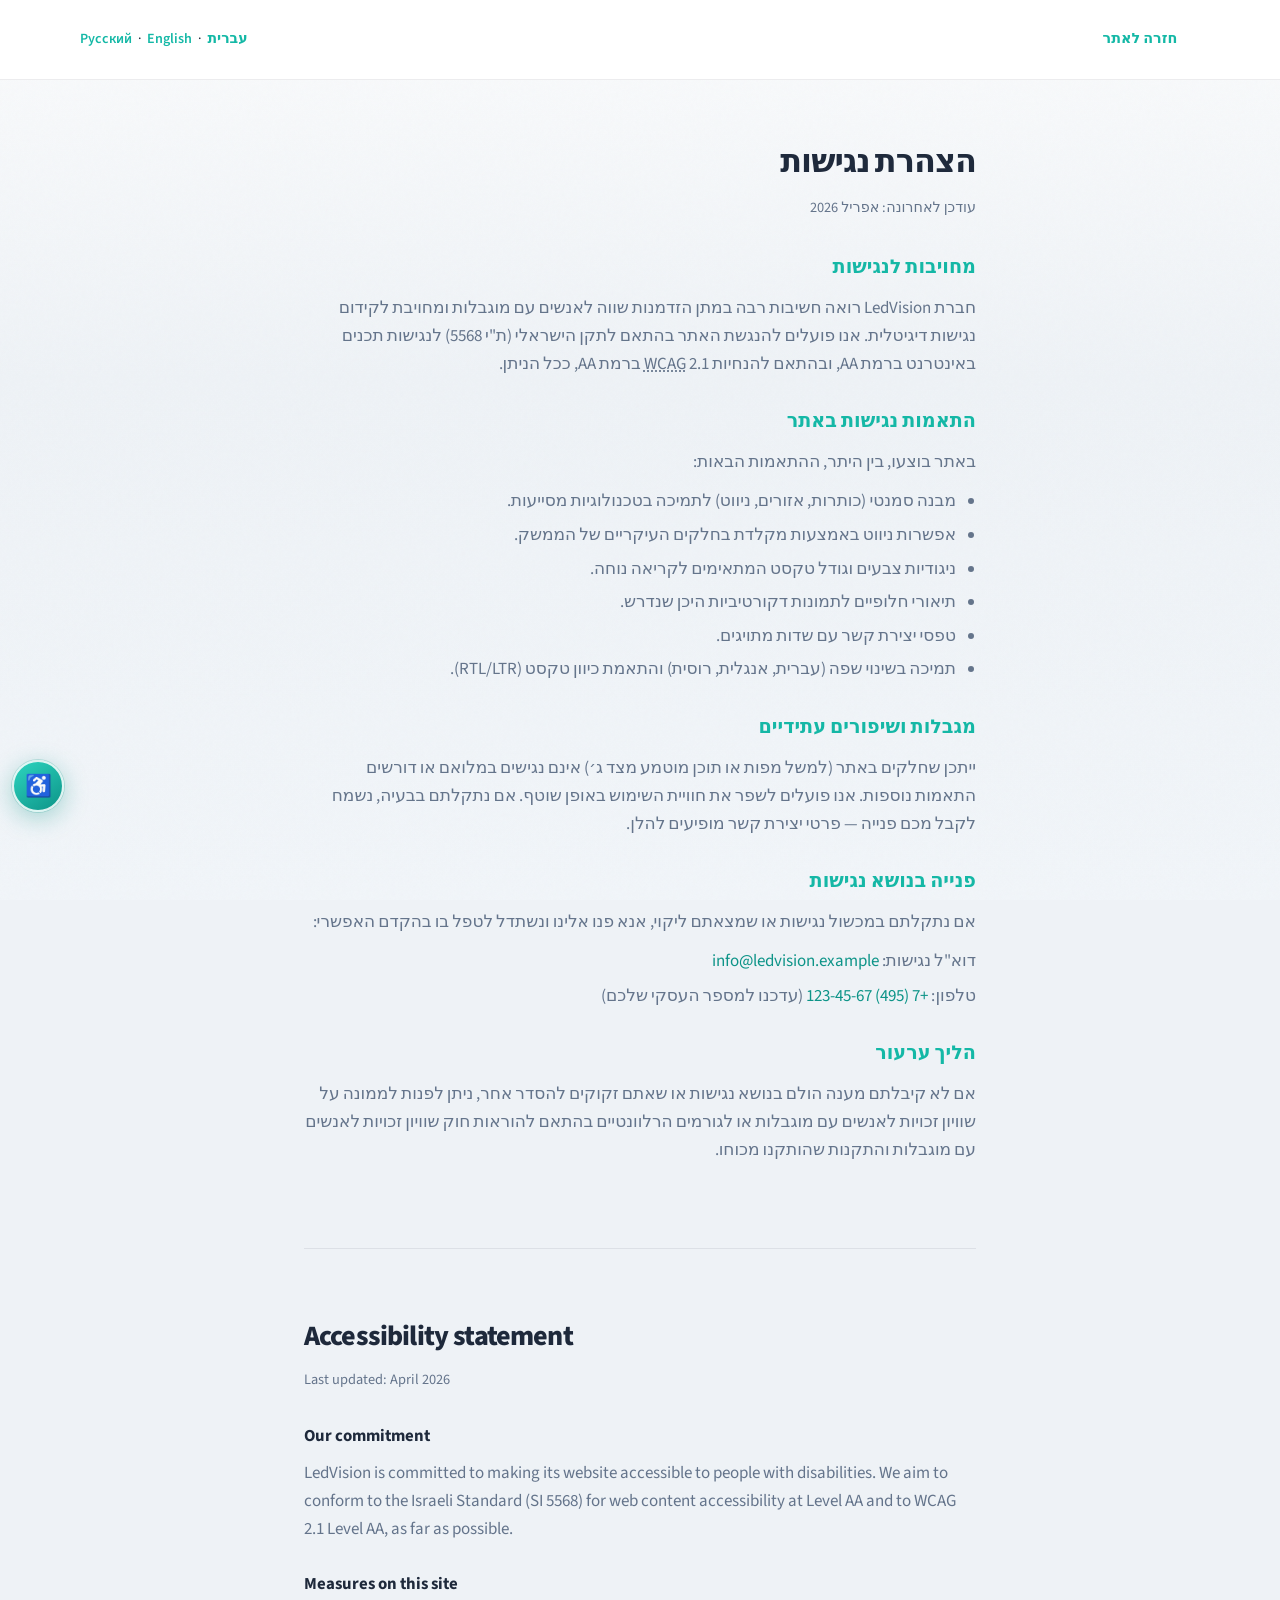
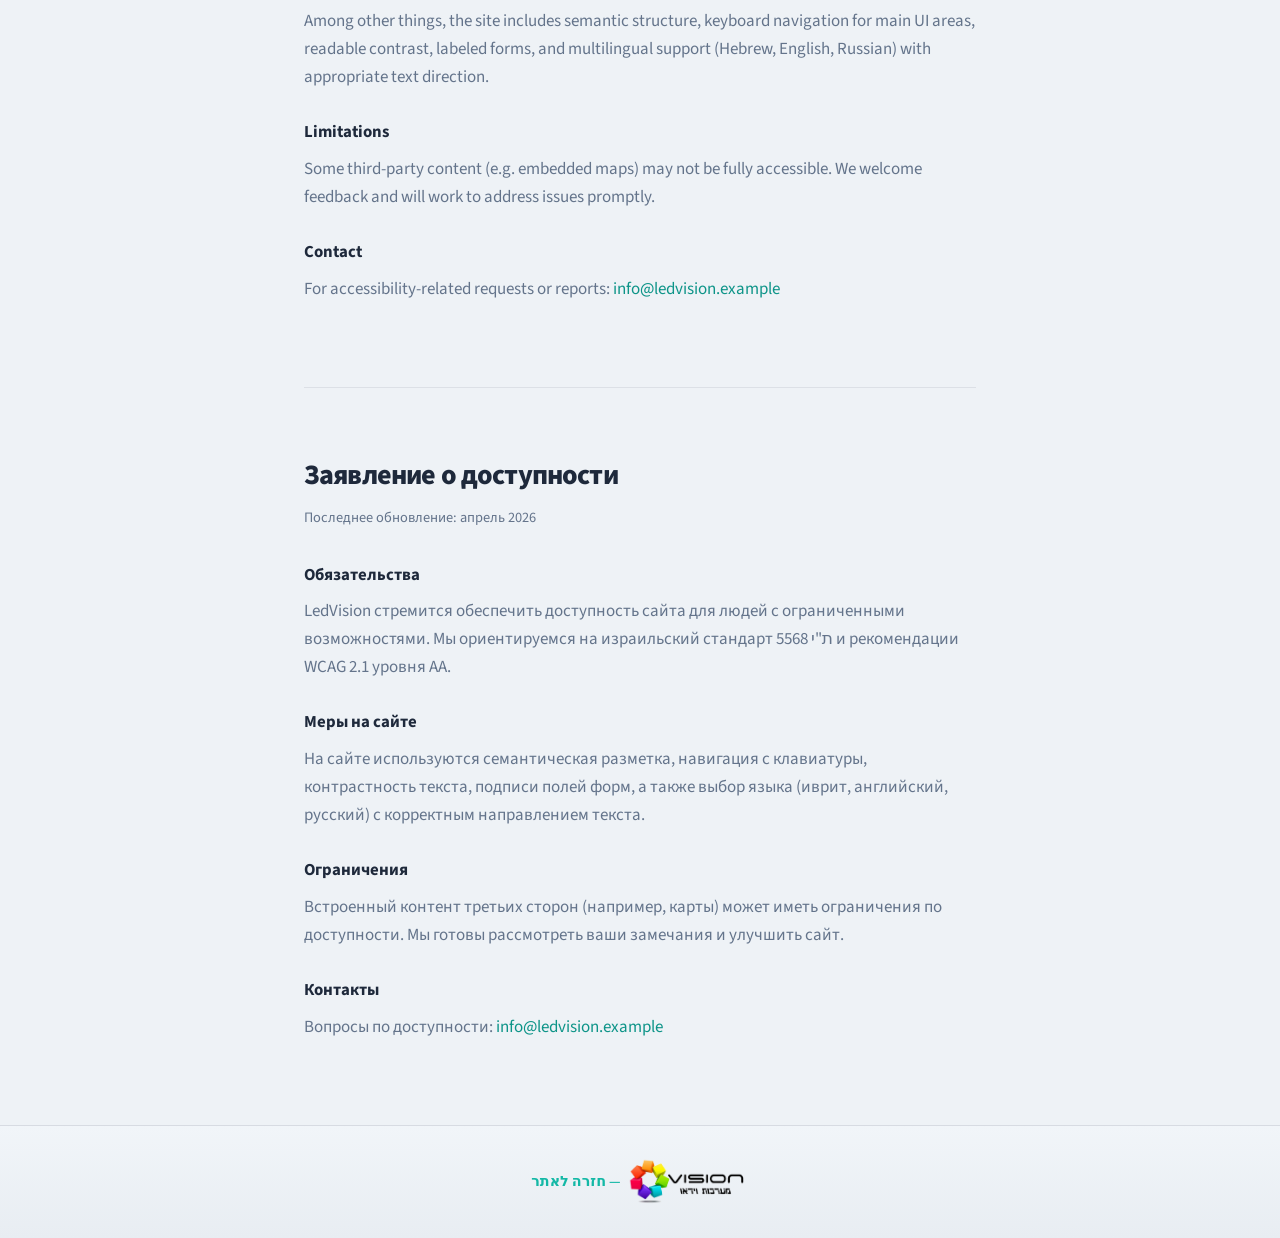
==== accessibility.html @ abdea13a "Initial site: static LedVision Made-with: Cursor" ====
<!DOCTYPE html>
<html lang="he" dir="rtl">
<head>
  <meta charset="UTF-8" />
  <meta name="viewport" content="width=device-width, initial-scale=1.0, viewport-fit=cover" />
  <meta name="theme-color" content="#eef2f6" />
  <link rel="icon" href="assets/favicon-32.png" sizes="32x32" />
  <link rel="icon" href="assets/favicon-32.png" type="image/png" sizes="32x32" />
  <link rel="icon" href="assets/favicon-16.png" type="image/png" sizes="16x16" />
  <link rel="apple-touch-icon" href="assets/apple-touch-icon.png" sizes="192x192" />
  <title>הצהרת נגישות | LedVision</title>
  <meta name="description" content="הצהרת נגישות לאתר LedVision — מחויבות לנגישות דיגיטלית בהתאם לתקן הישראלי והבינלאומי." />
  <link rel="preconnect" href="https://fonts.googleapis.com" />
  <link rel="preconnect" href="https://fonts.gstatic.com" crossorigin />
  <link href="https://fonts.googleapis.com/css2?family=Lexend:wght@400;500;600;700&family=Source+Sans+3:ital,wght@0,400;0,500;0,600;0,700;1,400&display=swap" rel="stylesheet" />
  <link rel="stylesheet" href="styles.css" />
  <script src="early-a11y.js"></script>
</head>
<body id="top">
  <div class="site-shell">
  <header class="legal-header">
    <div class="container legal-header__inner">
      <a href="index.html" class="btn btn--ghost legal-back" id="legal-back-link">חזרה לאתר</a>
      <nav class="legal-lang" aria-label="גרסאות שפה">
        <a href="#statement-he">עברית</a>
        <span aria-hidden="true">·</span>
        <a href="#statement-en">English</a>
        <span aria-hidden="true">·</span>
        <a href="#statement-ru">Русский</a>
      </nav>
    </div>
  </header>

  <main id="statement-he" class="legal-page container">
    <h1 class="legal-page__title">הצהרת נגישות</h1>
    <p class="legal-page__updated">עודכן לאחרונה: אפריל 2026</p>

    <section class="legal-section">
      <h2>מחויבות לנגישות</h2>
      <p>
        חברת LedVision רואה חשיבות רבה במתן הזדמנות שווה לאנשים עם מוגבלות ומחויבת לקידום נגישות דיגיטלית. אנו פועלים להנגשת האתר בהתאם
        לתקן הישראלי (ת&quot;י 5568) לנגישות תכנים באינטרנט ברמת AA, ובהתאם להנחיות
        <abbr title="Web Content Accessibility Guidelines">WCAG</abbr> 2.1 ברמת AA, ככל הניתן.
      </p>
    </section>

    <section class="legal-section">
      <h2>התאמות נגישות באתר</h2>
      <p>באתר בוצעו, בין היתר, ההתאמות הבאות:</p>
      <ul class="legal-list">
        <li>מבנה סמנטי (כותרות, אזורים, ניווט) לתמיכה בטכנולוגיות מסייעות.</li>
        <li>אפשרות ניווט באמצעות מקלדת בחלקים העיקריים של הממשק.</li>
        <li>ניגודיות צבעים וגודל טקסט המתאימים לקריאה נוחה.</li>
        <li>תיאורי חלופיים לתמונות דקורטיביות היכן שנדרש.</li>
        <li>טפסי יצירת קשר עם שדות מתויגים.</li>
        <li>תמיכה בשינוי שפה (עברית, אנגלית, רוסית) והתאמת כיוון טקסט (RTL/LTR).</li>
      </ul>
    </section>

    <section class="legal-section">
      <h2>מגבלות ושיפורים עתידיים</h2>
      <p>
        ייתכן שחלקים באתר (למשל מפות או תוכן מוטמע מצד ג׳) אינם נגישים במלואם או דורשים התאמות נוספות. אנו פועלים לשפר את חוויית השימוש באופן שוטף.
        אם נתקלתם בבעיה, נשמח לקבל מכם פנייה — פרטי יצירת קשר מופיעים להלן.
      </p>
    </section>

    <section class="legal-section">
      <h2>פנייה בנושא נגישות</h2>
      <p>
        אם נתקלתם במכשול נגישות או שמצאתם ליקוי, אנא פנו אלינו ונשתדל לטפל בו בהקדם האפשרי:
      </p>
      <ul class="legal-list legal-list--contact">
        <li>
          דוא&quot;ל נגישות:
          <a href="mailto:info@ledvision.example?subject=פנייה בנושא נגישות">info@ledvision.example</a>
        </li>
        <li>טלפון: <a href="tel:+74951234567">+7 (495) 123-45-67</a> (עדכנו למספר העסקי שלכם)</li>
      </ul>
    </section>

    <section class="legal-section">
      <h2>הליך ערעור</h2>
      <p>
        אם לא קיבלתם מענה הולם בנושא נגישות או שאתם זקוקים להסדר אחר, ניתן לפנות לממונה על שוויון זכויות לאנשים עם מוגבלות או לגורמים הרלוונטיים בהתאם להוראות חוק שוויון זכויות לאנשים עם מוגבלות והתקנות שהותקנו מכוחו.
      </p>
    </section>
  </main>

  <section id="statement-en" class="legal-page legal-page--sub container" lang="en" dir="ltr">
    <h2 class="legal-page__title">Accessibility statement</h2>
    <p class="legal-page__updated">Last updated: April 2026</p>

    <section class="legal-section">
      <h3>Our commitment</h3>
      <p>
        LedVision is committed to making its website accessible to people with disabilities. We aim to conform to the Israeli Standard (SI 5568)
        for web content accessibility at Level AA and to WCAG 2.1 Level AA, as far as possible.
      </p>
    </section>

    <section class="legal-section">
      <h3>Measures on this site</h3>
      <p>Among other things, the site includes semantic structure, keyboard navigation for main UI areas, readable contrast, labeled forms, and multilingual support (Hebrew, English, Russian) with appropriate text direction.</p>
    </section>

    <section class="legal-section">
      <h3>Limitations</h3>
      <p>
        Some third-party content (e.g. embedded maps) may not be fully accessible. We welcome feedback and will work to address issues promptly.
      </p>
    </section>

    <section class="legal-section">
      <h3>Contact</h3>
      <p>
        For accessibility-related requests or reports:
        <a href="mailto:info@ledvision.example?subject=Accessibility">info@ledvision.example</a>
      </p>
    </section>
  </section>

  <section id="statement-ru" class="legal-page legal-page--sub container" lang="ru" dir="ltr">
    <h2 class="legal-page__title">Заявление о доступности</h2>
    <p class="legal-page__updated">Последнее обновление: апрель 2026</p>

    <section class="legal-section">
      <h3>Обязательства</h3>
      <p>
        LedVision стремится обеспечить доступность сайта для людей с ограниченными возможностями. Мы ориентируемся на израильский стандарт ת&quot;י 5568
        и рекомендации WCAG 2.1 уровня AA.
      </p>
    </section>

    <section class="legal-section">
      <h3>Меры на сайте</h3>
      <p>
        На сайте используются семантическая разметка, навигация с клавиатуры, контрастность текста, подписи полей форм, а также выбор языка (иврит, английский, русский) с корректным направлением текста.
      </p>
    </section>

    <section class="legal-section">
      <h3>Ограничения</h3>
      <p>
        Встроенный контент третьих сторон (например, карты) может иметь ограничения по доступности. Мы готовы рассмотреть ваши замечания и улучшить сайт.
      </p>
    </section>

    <section class="legal-section">
      <h3>Контакты</h3>
      <p>
        Вопросы по доступности:
        <a href="mailto:info@ledvision.example?subject=Доступность">info@ledvision.example</a>
      </p>
    </section>
  </section>

  <footer class="footer legal-footer">
    <div class="container footer__inner">
      <a href="index.html" class="footer__a11y legal-footer__link" id="legal-footer-home" aria-label="LedVision — חזרה לאתר">
        <img class="logo__img logo__img--footer" src="assets/Vision_Logo_brand.png" alt="" width="200" height="79" decoding="async" />
        <span>— חזרה לאתר</span>
      </a>
    </div>
  </footer>
  </div>

  <div class="mobile-cta" aria-label="Quick actions">
    <div class="mobile-cta__inner" role="group">
      <a class="btn btn--primary mobile-cta__btn mobile-cta__btn--wa" href="https://wa.me/74951234567" target="_blank" rel="noopener noreferrer">
        <span class="mobile-cta__ico" aria-hidden="true">
          <svg viewBox="0 0 32 32" width="18" height="18" focusable="false" aria-hidden="true">
            <path fill="currentColor" d="M19.11 17.52c-.24-.12-1.41-.7-1.63-.78-.22-.08-.38-.12-.54.12-.16.24-.62.78-.76.94-.14.16-.28.18-.52.06-.24-.12-1.03-.38-1.96-1.22-.72-.64-1.2-1.44-1.34-1.68-.14-.24-.02-.37.1-.49.11-.11.24-.28.36-.42.12-.14.16-.24.24-.4.08-.16.04-.3-.02-.42-.06-.12-.54-1.3-.74-1.78-.2-.48-.4-.42-.54-.42h-.46c-.16 0-.42.06-.64.3-.22.24-.84.82-.84 2 0 1.18.86 2.32.98 2.48.12.16 1.7 2.6 4.12 3.64.58.25 1.03.4 1.38.52.58.18 1.1.16 1.52.1.46-.07 1.41-.58 1.61-1.14.2-.56.2-1.04.14-1.14-.06-.1-.22-.16-.46-.28z"/>
            <path fill="currentColor" d="M16 3.2c-7.06 0-12.8 5.52-12.8 12.32 0 2.15.58 4.26 1.69 6.11L3.2 28.8l7.47-1.59c1.97 1.06 4.19 1.62 5.33 1.62 7.06 0 12.8-5.52 12.8-12.32S23.06 3.2 16 3.2zm0 22.23c-1.04 0-3.03-.54-4.76-1.53l-.34-.19-4.43.94.96-4.22-.22-.35c-1.03-1.64-1.57-3.5-1.57-5.39 0-5.54 4.58-10.05 10.19-10.05s10.19 4.51 10.19 10.05S21.61 25.43 16 25.43z"/>
          </svg>
        </span>
        <span data-i18n="mobileCta.whatsapp">WhatsApp</span>
      </a>
      <a class="btn btn--outline mobile-cta__btn mobile-cta__btn--call" href="tel:+74951234567">
        <span class="mobile-cta__ico" aria-hidden="true">
          <svg viewBox="0 0 24 24" width="18" height="18" focusable="false" aria-hidden="true">
            <path fill="currentColor" d="M6.62 10.79a15.06 15.06 0 0 0 6.59 6.59l2.2-2.2c.27-.27.67-.36 1.02-.24 1.12.37 2.33.57 3.57.57.55 0 1 .45 1 1V20c0 .55-.45 1-1 1C10.07 21 3 13.93 3 5c0-.55.45-1 1-1h3.5c.55 0 1 .45 1 1 0 1.24.2 2.45.57 3.57.11.35.03.74-.25 1.02l-2.2 2.2z"/>
          </svg>
        </span>
        <span data-i18n="mobileCta.call">Позвонить</span>
      </a>
    </div>
  </div>

  <div class="a11y-toolbar" id="a11y-toolbar" data-a11y-toolbar>
    <button
      type="button"
      class="a11y-toolbar__fab"
      id="a11y-toolbar-fab"
      aria-expanded="false"
      aria-controls="a11y-toolbar-panel"
    >
      <span class="a11y-toolbar__fab-icon" aria-hidden="true">♿</span>
    </button>
    <div
      class="a11y-toolbar__panel"
      id="a11y-toolbar-panel"
      role="region"
      aria-labelledby="a11y-toolbar-title"
      hidden
    >
      <h2 id="a11y-toolbar-title" class="a11y-toolbar__title" data-i18n="toolbar.title">התאמות נגישות</h2>
      <ul class="a11y-toolbar__list">
        <li>
          <button type="button" class="a11y-toolbar__btn" data-a11y-tool="text" data-text-level="0">
            <span class="a11y-toolbar__ico" aria-hidden="true">A+</span>
            <span class="a11y-toolbar__btn-text">
              <span data-i18n="toolbar.textInc">הגדלת טקסט</span>
              <span class="a11y-toolbar__hint" id="a11y-toolbar-text-hint" data-a11y-text-hint></span>
            </span>
          </button>
        </li>
        <li>
          <button type="button" class="a11y-toolbar__btn" data-a11y-tool="contrast" aria-pressed="false">
            <span class="a11y-toolbar__ico" aria-hidden="true">◐</span>
            <span data-i18n="toolbar.highContrast">ניגודיות גבוהה</span>
          </button>
        </li>
        <li>
          <button type="button" class="a11y-toolbar__btn" data-a11y-tool="links" aria-pressed="false">
            <span class="a11y-toolbar__ico" aria-hidden="true">🔗</span>
            <span data-i18n="toolbar.links">הדגשת קישורים</span>
          </button>
        </li>
        <li>
          <button type="button" class="a11y-toolbar__btn" data-a11y-tool="font" aria-pressed="false">
            <span class="a11y-toolbar__ico" aria-hidden="true">Aa</span>
            <span data-i18n="toolbar.readableFont">גופן קריא</span>
          </button>
        </li>
        <li>
          <button type="button" class="a11y-toolbar__btn" data-a11y-tool="motion" aria-pressed="false">
            <span class="a11y-toolbar__ico" aria-hidden="true">⏸</span>
            <span data-i18n="toolbar.stopMotion">עצירת אנימציות</span>
          </button>
        </li>
        <li>
          <button type="button" class="a11y-toolbar__btn" data-a11y-tool="cursor" aria-pressed="false">
            <span class="a11y-toolbar__ico" aria-hidden="true">🖱</span>
            <span data-i18n="toolbar.largeCursor">סמן מוגדל</span>
          </button>
        </li>
        <li>
          <button type="button" class="a11y-toolbar__btn" data-a11y-tool="grayscale" aria-pressed="false">
            <span class="a11y-toolbar__ico" aria-hidden="true">🌑</span>
            <span data-i18n="toolbar.grayscale">מצב אפור</span>
          </button>
        </li>
      </ul>
      <button type="button" class="a11y-toolbar__reset" id="a11y-toolbar-reset" data-i18n="toolbar.reset">איפוס הכל</button>
    </div>
  </div>

  <script src="i18n.js"></script>
  <script src="a11y-toolbar.js"></script>
  <script>
    (function () {
      if (window.LedVisionI18n && typeof window.LedVisionI18n.applyToolbarLangOnly === "function") {
        window.LedVisionI18n.applyToolbarLangOnly();
      }
      try {
        var lang = localStorage.getItem("ledvision-lang");
        if (lang && ["he", "en", "ru"].indexOf(lang) >= 0) {
          var q = "index.html?lang=" + encodeURIComponent(lang);
          var b = document.getElementById("legal-back-link");
          var f = document.getElementById("legal-footer-home");
          if (b) b.setAttribute("href", q);
          if (f) f.setAttribute("href", q);
        }
      } catch (e) {}
    })();
  </script>
</body>
</html>
---- styles.css ----
:root {
  /* Светлая спокойная тема (в духе LED-витрин): тёплый серо-голубой фон, без тёмно-синего */
  --bg-top: #f5f7fa;
  --bg-mid: #eef2f6;
  --bg-bottom: #f8fafc;
  --bg-elevated: #ffffff;
  --bg-card: #ffffff;
  --bg-card-gradient: linear-gradient(155deg, #ffffff 0%, #f8fafc 48%, #f1f5f9 100%);
  --border: rgba(15, 23, 42, 0.08);
  --border-strong: rgba(15, 23, 42, 0.12);
  --text: #1e293b;
  --text-muted: #64748b;
  /* Акцент: мягкий бирюзово-зелёный — комфортно для глаз, не navy */
  --accent: #0d9488;
  --accent-bright: #14b8a6;
  --accent-deep: #0f766e;
  --accent-dim: rgba(13, 148, 136, 0.12);
  --accent-glow: rgba(20, 184, 166, 0.2);
  --accent-warm: #ea580c;
  --shadow-sm: 0 1px 3px rgba(15, 23, 42, 0.06), 0 1px 2px rgba(15, 23, 42, 0.04);
  --shadow-md: 0 10px 40px rgba(15, 23, 42, 0.08);
  --shadow-header: 0 1px 0 rgba(15, 23, 42, 0.06);
  --font: "Source Sans 3", "Segoe UI", system-ui, sans-serif;
  --font-display: "Source Sans 3", "Segoe UI", system-ui, sans-serif;
  --radius: 11px;
  --radius-lg: 18px;
  --container: min(1120px, 92vw);
  --safe-top: env(safe-area-inset-top, 0px);
  --safe-bottom: env(safe-area-inset-bottom, 0px);
  --safe-left: env(safe-area-inset-left, 0px);
  --safe-right: env(safe-area-inset-right, 0px);
  --header-h: 3.75rem;
  --grad-page: linear-gradient(180deg, #fafbfc 0%, var(--bg-mid) 42%, #f1f5f9 100%);
  --grad-hero: radial-gradient(ellipse 88% 70% at 92% 6%, rgba(20, 184, 166, 0.09), transparent 52%),
    radial-gradient(ellipse 65% 55% at 6% 92%, rgba(251, 191, 36, 0.05), transparent 55%),
    linear-gradient(180deg, #f8fafc 0%, #f1f5f9 45%, #eef2f6 100%);
  --grad-promo: linear-gradient(105deg, rgba(20, 184, 166, 0.08) 0%, rgba(251, 191, 36, 0.05) 48%, transparent 82%);
  --grad-section-dim: linear-gradient(180deg, #e8edf2 0%, #f1f5f9 50%, #eef2f6 100%);
  --grad-btn-primary: linear-gradient(135deg, #5eead4 0%, #2dd4bf 35%, #14b8a6 70%, #0d9488 100%);
}

*,
*::before,
*::after {
  box-sizing: border-box;
}

html {
  scroll-behavior: smooth;
  overflow-x: clip;
  font-size: 100%;
}

.skip-link {
  position: absolute;
  width: 1px;
  height: 1px;
  padding: 0;
  margin: -1px;
  overflow: hidden;
  clip: rect(0, 0, 0, 0);
  white-space: nowrap;
  border: 0;
}

.skip-link:focus {
  position: fixed;
  top: max(0.65rem, var(--safe-top));
  inset-inline-start: max(0.65rem, var(--safe-left));
  z-index: 500;
  width: auto;
  height: auto;
  margin: 0;
  padding: 0.55rem 1.1rem;
  clip: auto;
  overflow: visible;
  font: inherit;
  font-weight: 700;
  font-size: 0.95rem;
  text-decoration: none;
  background: var(--accent-deep);
  color: #ffffff;
  border-radius: var(--radius);
  box-shadow: var(--shadow-md);
  outline: 2px solid #0f766e;
  outline-offset: 2px;
}

@media (prefers-reduced-motion: reduce) {
  html {
    scroll-behavior: auto;
  }

  .hero__bg {
    will-change: auto;
  }

  .hero__bg::before {
    transform: none;
  }
}

body.nav-open,
body.a11y-drawer-open {
  overflow: hidden;
}

body {
  margin: 0;
  font-family: var(--font);
  background-color: var(--bg-mid);
  background-image: var(--grad-page);
  background-attachment: fixed;
  color: var(--text);
  font-size: 1.0625rem;
  line-height: 1.65;
  -webkit-font-smoothing: antialiased;
  padding-bottom: var(--safe-bottom);
}

/* Mobile sticky CTA bar */
.mobile-cta {
  display: none;
}

body::before {
  content: "";
  position: fixed;
  inset: 0;
  pointer-events: none;
  z-index: 0;
  opacity: 0.02;
  background-image: url("data:image/svg+xml,%3Csvg viewBox='0 0 256 256' xmlns='http://www.w3.org/2000/svg'%3E%3Cfilter id='n'%3E%3CfeTurbulence type='fractalNoise' baseFrequency='0.85' numOctaves='4' stitchTiles='stitch'/%3E%3C/filter%3E%3Crect width='100%25' height='100%25' filter='url(%23n)'/%3E%3C/svg%3E");
}

a {
  color: var(--accent);
  text-decoration: none;
}

a:hover {
  text-decoration: underline;
}

.container {
  width: var(--container);
  max-width: 100%;
  margin-inline: auto;
  box-sizing: border-box;
}

@media (max-width: 768px) {
  .container {
    width: 100%;
    padding-left: max(0.75rem, var(--safe-left));
    padding-right: max(0.75rem, var(--safe-right));
  }
}

/* Header */
.header {
  position: sticky;
  top: 0;
  z-index: 100;
  padding-top: var(--safe-top);
  background: rgba(255, 255, 255, 0.92);
  backdrop-filter: blur(12px) saturate(1.1);
  border-bottom: 1px solid var(--border);
  box-shadow: 0 4px 24px rgba(15, 23, 42, 0.06), var(--shadow-header);
}

.header__inner {
  display: flex;
  align-items: center;
  justify-content: space-between;
  padding: 1rem 0;
  gap: 1.5rem;
}

.logo {
  display: flex;
  align-items: center;
  flex-shrink: 0;
  text-decoration: none;
  color: var(--text);
}

.logo:hover {
  text-decoration: none;
}

.logo:hover .logo__img {
  opacity: 0.9;
}

.logo__img {
  display: block;
  height: auto;
  width: auto;
  max-height: 2.75rem;
  max-width: min(300px, 78vw);
  object-fit: contain;
}

.logo__img--footer {
  max-height: 3rem;
  max-width: min(260px, 72vw);
}

.nav {
  display: flex;
  gap: 1.75rem;
}

.nav a {
  color: var(--text-muted);
  font-weight: 600;
  font-size: 0.97rem;
  text-decoration: none;
}

.nav a:hover {
  color: var(--text);
}

.nav__mobile-head {
  display: none;
}

.header__actions {
  display: flex;
  align-items: center;
  gap: 0.75rem;
  flex-wrap: wrap;
  justify-content: flex-end;
}

.lang-switch {
  display: inline-flex;
  align-items: center;
  gap: 0.2rem;
  padding: 0.2rem;
  background: #f1f5f9;
  border: 1px solid var(--border);
  border-radius: 999px;
}

.lang-switch__btn {
  font-family: inherit;
  font-size: 0.78rem;
  font-weight: 700;
  padding: 0.4rem 0.65rem;
  border: none;
  border-radius: 999px;
  cursor: pointer;
  background: transparent;
  color: var(--text-muted);
  transition: background 0.2s, color 0.2s;
}

.lang-switch__btn:hover {
  color: var(--text);
}

.lang-switch__btn.is-active {
  background: var(--accent-dim);
  color: var(--accent-bright);
}

.burger {
  display: none;
  flex-direction: column;
  gap: 5px;
  background: none;
  border: none;
  cursor: pointer;
  padding: 8px;
}

.burger span {
  display: block;
  width: 22px;
  height: 2px;
  background: var(--text);
  border-radius: 1px;
}

/* Buttons */
.btn {
  display: inline-flex;
  align-items: center;
  justify-content: center;
  padding: 0.65rem 1.35rem;
  border-radius: 999px;
  font-family: inherit;
  font-weight: 600;
  font-size: 0.9rem;
  cursor: pointer;
  border: 1px solid transparent;
  text-decoration: none;
  transition: background 0.2s, border-color 0.2s, transform 0.15s;
}

.btn:hover {
  text-decoration: none;
}

.btn--primary {
  background: var(--grad-btn-primary);
  color: #ffffff;
  text-shadow: 0 1px 1px rgba(0, 0, 0, 0.12);
  box-shadow: 0 4px 20px var(--accent-glow);
}

.btn--primary:hover {
  filter: brightness(1.05);
  transform: translateY(-1px);
}

.btn--outline {
  background: #ffffff;
  border-color: var(--border-strong);
  color: var(--text);
}

.btn--outline:hover {
  border-color: var(--accent-bright);
  color: var(--accent-deep);
  background: rgba(20, 184, 166, 0.06);
}

.btn--ghost {
  background: transparent;
  color: var(--accent-bright);
  border-color: transparent;
}

.btn--ghost:hover {
  background: rgba(20, 184, 166, 0.1);
}

.btn--block {
  width: 100%;
}

.btn,
.lang-switch__btn,
.burger {
  touch-action: manipulation;
  -webkit-tap-highlight-color: transparent;
}

/* Hero */
.hero {
  position: relative;
  padding: clamp(3rem, 8vw, 5rem) 0 clamp(4rem, 10vw, 6rem);
  overflow: hidden;
}

.hero__bg {
  position: absolute;
  inset: 0;
  background: var(--grad-hero);
  pointer-events: none;
}

/* Separate moving layer so parallax is visible */
.hero__bg::before {
  content: "";
  position: absolute;
  inset: -14%;
  background-image: var(--hero-parallax-img, none);
  background-size: cover;
  background-position: center;
  background-repeat: no-repeat;
  transform: translate3d(0, var(--hero-parallax-y, 0px), 0) scale(1.08);
  will-change: transform;
}

.hero__bg::after {
  content: "";
  position: absolute;
  inset: 0;
  /* Darken image for readability */
  background:
    radial-gradient(ellipse 85% 70% at 70% 18%, rgba(2, 6, 23, 0.18) 0%, rgba(2, 6, 23, 0.62) 70%, rgba(2, 6, 23, 0.76) 100%),
    linear-gradient(rgba(13, 148, 136, 0.06) 1px, transparent 1px),
    linear-gradient(90deg, rgba(148, 163, 184, 0.12) 1px, transparent 1px);
  background-size: cover, 52px 52px, 52px 52px;
  mask-image: radial-gradient(ellipse 90% 70% at 70% 20%, black 20%, transparent 72%);
  opacity: 0.55;
}

.hero__grid {
  display: grid;
  grid-template-columns: 1fr;
  gap: clamp(1.5rem, 4vw, 3rem);
  align-items: center;
  position: relative;
  z-index: 1;
}

.hero__content {
  position: relative;
  max-width: 720px;
  margin-inline: auto;
  text-align: center;
}

@media (max-width: 960px) {
  .hero__grid {
    grid-template-columns: 1fr;
    gap: 2rem;
  }

  .hero__content {
    max-width: none;
  }
}

.hero__eyebrow {
  font-size: 0.85rem;
  font-weight: 600;
  letter-spacing: 0.12em;
  text-transform: uppercase;
  color: rgba(255, 255, 255, 0.92);
  margin: 0 0 1rem;
}

.hero__title {
  font-family: var(--font-display);
  font-size: clamp(2.2rem, 5.4vw, 3.4rem);
  font-weight: 700;
  line-height: 1.2;
  letter-spacing: -0.03em;
  margin: 0 0 1.25rem;
  color: #ffffff;
  text-shadow: 0 3px 22px rgba(2, 6, 23, 0.55), 0 1px 3px rgba(2, 6, 23, 0.45);
}

.hero__title-line {
  display: block;
}

.hero__title-line + .hero__title-line {
  margin-top: 0.2em;
}

.hero__text {
  font-size: 1.125rem;
  color: rgba(255, 255, 255, 0.86);
  margin: 0 0 2rem;
  max-width: 38rem;
  line-height: 1.68;
  text-shadow: 0 2px 14px rgba(2, 6, 23, 0.45);
  margin-inline: auto;
}

.hero__cta {
  display: flex;
  flex-wrap: wrap;
  gap: 1rem;
}

/* Promo */
.promo {
  border-block: 1px solid var(--border);
  background: var(--grad-promo);
}

[dir="rtl"] .promo {
  background: linear-gradient(-105deg, rgba(20, 184, 166, 0.08) 0%, rgba(251, 191, 36, 0.05) 48%, transparent 82%);
}

.promo__inner {
  display: flex;
  align-items: center;
  gap: 1.5rem;
  flex-wrap: wrap;
  padding: 1.75rem 0;
}

.promo__badge {
  flex-shrink: 0;
  padding: 0.35rem 0.85rem;
  background: linear-gradient(135deg, #99f6e4 0%, #14b8a6 45%, #0d9488 100%);
  color: #ffffff;
  font-size: 0.75rem;
  font-weight: 800;
  letter-spacing: 0.06em;
  text-transform: uppercase;
  border-radius: 6px;
  text-shadow: 0 1px 1px rgba(0, 0, 0, 0.1);
}

.promo__title {
  font-family: var(--font-display);
  font-size: 1.15rem;
  font-weight: 700;
  margin: 0 0 0.35rem;
}

.promo__text p {
  margin: 0;
  color: var(--text-muted);
  font-size: 0.95rem;
}

.promo__btn {
  margin-inline-start: auto;
}

/* Clients strip */
.clients {
  padding: 2rem 0;
  border-bottom: 1px solid var(--border);
  overflow: hidden;
}

.section-label {
  text-align: center;
  font-size: 0.8rem;
  font-weight: 600;
  letter-spacing: 0.14em;
  text-transform: uppercase;
  color: var(--text-muted);
  margin: 0 0 1.25rem;
}

.clients__track {
  display: flex;
  gap: 3rem;
  animation: scroll 28s linear infinite;
  width: max-content;
  font-size: 0.95rem;
  font-weight: 600;
  color: var(--text-muted);
}

.clients__track span {
  white-space: nowrap;
  opacity: 0.85;
}

@keyframes scroll {
  0% {
    transform: translateX(0);
  }
  100% {
    transform: translateX(-50%);
  }
}

@media (prefers-reduced-motion: reduce) {
  .clients__track {
    animation: none;
    justify-content: center;
    flex-wrap: wrap;
    row-gap: 0.75rem;
    width: auto;
    max-width: 100%;
    margin-inline: auto;
  }
}

/* Sections */
.section {
  padding: clamp(3.5rem, 8vw, 5.5rem) 0;
}

.section--dim {
  background: var(--grad-section-dim);
}

.section__title {
  font-family: var(--font-display);
  font-size: clamp(1.65rem, 3.5vw, 2.25rem);
  font-weight: 700;
  letter-spacing: -0.025em;
  text-align: center;
  margin: 0 auto 0.75rem;
  max-width: 800px;
  position: relative;
  padding-bottom: 1rem;
}

.section__title::after {
  content: "";
  position: absolute;
  bottom: 0;
  left: 50%;
  transform: translateX(-50%);
  width: min(5rem, 28%);
  height: 3px;
  border-radius: 2px;
  background: linear-gradient(90deg, transparent, var(--accent-bright), transparent);
  opacity: 0.85;
}

.section__lead {
  text-align: center;
  color: var(--text-muted);
  max-width: 42rem;
  margin: 0 auto 2.5rem;
  font-size: 1.08rem;
  line-height: 1.68;
}

.grid {
  display: grid;
  gap: 1.25rem;
}

.grid--2 {
  grid-template-columns: repeat(2, 1fr);
}

.grid--3 {
  grid-template-columns: repeat(3, 1fr);
}

.grid--4 {
  grid-template-columns: repeat(4, 1fr);
}

/* Solutions: single column, full width of .container */
.solutions-cards {
  display: grid;
  grid-template-columns: 1fr;
  gap: 1.15rem;
  width: 100%;
}

#solutions .card {
  width: 100%;
  max-width: 100%;
  padding: clamp(1.25rem, 3vw, 1.65rem) clamp(1.1rem, 3.5vw, 1.75rem);
}

.card {
  background: var(--bg-card-gradient);
  border: 1px solid var(--border);
  border-radius: var(--radius);
  padding: 1.5rem;
  transition: border-color 0.2s, transform 0.2s, box-shadow 0.2s;
  box-shadow: var(--shadow-sm);
}

@media (hover: hover) {
  .card:hover {
    border-color: rgba(13, 148, 136, 0.28);
    transform: translateY(-3px);
    box-shadow: var(--shadow-md), 0 0 0 1px rgba(20, 184, 166, 0.12);
  }
}

@media (hover: none) {
  .card:active {
    border-color: rgba(13, 148, 136, 0.2);
  }
}

.card__icon {
  font-size: 1.75rem;
  margin-bottom: 0.75rem;
}

.card h3 {
  font-size: 1.0625rem;
  font-weight: 700;
  margin: 0 0 0.5rem;
  line-height: 1.35;
}

.card p {
  margin: 0;
  font-size: 0.98rem;
  color: var(--text-muted);
  line-height: 1.62;
}

.features .feature {
  padding: 1.75rem;
  background: linear-gradient(165deg, #ffffff 0%, #f8fafc 100%);
  border-radius: var(--radius);
  border: 1px solid var(--border);
  box-shadow: var(--shadow-sm), inset 0 1px 0 rgba(255, 255, 255, 0.9);
}

.features h3 {
  font-size: 1.1rem;
  margin: 0 0 0.5rem;
  color: var(--accent-bright);
}

.features p {
  margin: 0;
  color: var(--text-muted);
  font-size: 1rem;
  line-height: 1.65;
}

.benefits .benefit {
  padding: 1.5rem 1.75rem;
  background: var(--bg-card-gradient);
  border-radius: var(--radius);
  border: 1px solid var(--border);
  box-shadow: var(--shadow-sm);
}

.benefit__num {
  display: block;
  font-size: 0.8rem;
  font-weight: 800;
  color: var(--accent-bright);
  margin-bottom: 0.5rem;
  letter-spacing: 0.06em;
}

.benefit h3 {
  font-size: 1.1rem;
  margin: 0 0 0.45rem;
}

.benefit p {
  margin: 0;
  color: var(--text-muted);
  font-size: 0.98rem;
  line-height: 1.62;
}

/* Projects */
.project {
  border-radius: var(--radius-lg);
  overflow: hidden;
  border: 1px solid var(--border);
  background: #ffffff;
  box-shadow: var(--shadow-sm);
}

.project__visual {
  aspect-ratio: 16 / 10;
  background: linear-gradient(145deg, #e2e8f0 0%, #f1f5f9 100%);
  overflow: hidden;
}

.project__visual img {
  display: block;
  width: 100%;
  height: 100%;
  object-fit: cover;
}

.project__body {
  padding: 1.25rem 1.5rem;
}

.project h3 {
  font-size: 1.05rem;
  margin: 0 0 0.35rem;
}

.project__loc {
  margin: 0;
  font-size: 0.85rem;
  color: var(--text-muted);
}

/* Facebook media gallery */
.fb-media {
  display: grid;
  grid-template-columns: repeat(5, minmax(0, 1fr));
  gap: 0.9rem;
}

@media (max-width: 1024px) {
  .fb-media {
    grid-template-columns: repeat(3, minmax(0, 1fr));
  }
}

@media (max-width: 768px) {
  .fb-media {
    display: flex;
    gap: 0.75rem;
    overflow-x: auto;
    padding-bottom: 0.25rem;
    scroll-snap-type: x mandatory;
    -webkit-overflow-scrolling: touch;
  }
}

.fb-media__item {
  display: block;
  border-radius: var(--radius);
  overflow: hidden;
  border: 1px solid var(--border);
  background: #ffffff;
  box-shadow: var(--shadow-sm);
  transition: transform 0.2s ease, box-shadow 0.2s ease, border-color 0.2s ease;
}

@media (max-width: 768px) {
  .fb-media__item {
    flex: 0 0 auto;
    width: 72vw;
    max-width: 18rem;
    scroll-snap-align: start;
  }
}

.fb-media__item:hover {
  transform: translateY(-2px);
  box-shadow: var(--shadow-md);
  border-color: rgba(13, 148, 136, 0.25);
}

.fb-media__item img {
  display: block;
  width: 100%;
  height: auto;
  aspect-ratio: 1 / 1;
  object-fit: cover;
}

.fb-media__item--video,
.fb-media__item--post {
  position: relative;
  aspect-ratio: 1 / 1;
  background: #0f172a;
}

.fb-media__preview {
  position: absolute;
  inset: 0;
  z-index: 1;
  width: 100%;
  height: 100%;
  object-fit: contain;
  background: #0b1220;
  transition: opacity 0.25s ease;
}

.fb-media__embed-host {
  position: absolute;
  inset: 0;
  z-index: 2;
  overflow: hidden;
  border-radius: inherit;
  /* Important: do not block click on the <a> tile (desktop). */
  pointer-events: none;
}

.fb-media__iframe {
  display: block;
  width: 100%;
  height: 100%;
  border: 0;
  background: #000;
  /* In tiles the iframe is only for preview; keep clicks on the <a>. */
  pointer-events: none;
}

.fb-media__play {
  position: absolute;
  inset: 0;
  z-index: 3;
  display: grid;
  place-items: center;
  color: rgba(255, 255, 255, 0.95);
  font-size: 2.1rem;
  text-shadow: 0 6px 18px rgba(0, 0, 0, 0.45);
  pointer-events: none;
  opacity: 0.95;
  transition: opacity 0.2s ease;
  background: radial-gradient(circle at center, rgba(0, 0, 0, 0.2), rgba(0, 0, 0, 0.55));
}

.fb-media__item.is-embed-loaded .fb-media__preview {
  opacity: 0;
}

.fb-media__item--video:hover .fb-media__play {
  opacity: 0;
}

.fb-media__item--video:hover .fb-media__date {
  opacity: 0;
}

.fb-media__date {
  position: absolute;
  left: 0.45rem;
  right: 0.45rem;
  bottom: 0.4rem;
  z-index: 3;
  padding: 0.2rem 0.45rem;
  border-radius: 6px;
  font-size: 0.68rem;
  font-weight: 600;
  color: #f8fafc;
  text-align: center;
  text-shadow: 0 1px 3px rgba(0, 0, 0, 0.65);
  background: rgba(15, 23, 42, 0.55);
  pointer-events: none;
  transition: opacity 0.2s ease;
}

.fb-gallery__note {
  margin-top: 0.75rem;
  margin-bottom: 0;
  font-size: 0.88rem;
  color: var(--text-muted);
  text-align: center;
}

.fb-media__more {
  margin-top: 1.25rem;
  display: flex;
  justify-content: center;
}

/* Facebook click zoom (16:9) */
.fb-zoom {
  position: fixed;
  inset: 0;
  z-index: 10000;
  display: none;
  align-items: center;
  justify-content: center;
  padding: max(1rem, var(--safe-top)) max(1rem, var(--safe-right)) max(1rem, var(--safe-bottom)) max(1rem, var(--safe-left));
  background: rgba(2, 6, 23, 0.72);
  backdrop-filter: blur(3px);
}

.fb-zoom.is-open {
  display: flex;
}

.fb-zoom__panel {
  /* Up to 90% of screen width, but never taller than 90vh (keep 16:9). */
  width: min(90vw, calc(90vh * (16 / 9)), 1200px);
  aspect-ratio: 16 / 9;
  border-radius: calc(var(--radius) + 6px);
  overflow: hidden;
  border: 1px solid rgba(226, 232, 240, 0.18);
  background: #0b1220;
  box-shadow: 0 24px 70px rgba(2, 6, 23, 0.55);
}

.fb-zoom__panel .fb-media__iframe {
  width: 100%;
  height: 100%;
  pointer-events: auto;
}

/* On touch devices zoom opens by tap (JS), so keep available. */

/* Trust */
.trust__grid {
  gap: 1.5rem;
}

.trust__item {
  text-align: center;
  padding: 2rem 1.5rem;
  background: #ffffff;
  border-radius: var(--radius);
  border: 1px solid var(--border);
  box-shadow: var(--shadow-sm);
}

.trust__item strong {
  display: block;
  font-size: 1.5rem;
  font-weight: 800;
  color: var(--accent-bright);
  margin-bottom: 0.35rem;
}

.trust__item span {
  font-size: 0.92rem;
  color: var(--text-muted);
}

/* Reviews */
.reviews {
  display: grid;
  grid-template-columns: repeat(3, 1fr);
  gap: 1.25rem;
}

.review {
  margin: 0;
  padding: 1.75rem;
  background: var(--bg-card-gradient);
  border-radius: var(--radius);
  border: 1px solid var(--border);
  font-size: 0.95rem;
  box-shadow: var(--shadow-sm);
}

.review p {
  margin: 0 0 1rem;
  color: var(--text-muted);
  font-style: italic;
}

.review footer {
  font-size: 0.85rem;
  color: var(--text);
  font-weight: 600;
}

/* Blog */
.blog-card {
  display: block;
  padding: 1.5rem;
  background: var(--bg-card-gradient);
  border-radius: var(--radius);
  border: 1px solid var(--border);
  text-decoration: none;
  color: inherit;
  transition: border-color 0.2s, box-shadow 0.2s;
  box-shadow: var(--shadow-sm);
}

.blog-card:hover {
  border-color: rgba(13, 148, 136, 0.3);
  text-decoration: none;
  box-shadow: var(--shadow-md);
}

.blog-card--stub {
  cursor: default;
}

.blog-card--stub:hover {
  border-color: var(--border);
}

.blog-card__meta {
  font-size: 0.75rem;
  font-weight: 700;
  color: var(--accent-bright);
  letter-spacing: 0.04em;
}

.blog-card h3 {
  font-size: 1.05rem;
  margin: 0.5rem 0 0.5rem;
}

.blog-card p {
  margin: 0;
  font-size: 0.9rem;
  color: var(--text-muted);
}

/* Contact */
.contact__intro {
  max-width: 42rem;
  margin-bottom: 2rem;
}

.contact__grid {
  display: grid;
  grid-template-columns: 1fr 1fr;
  gap: 3rem;
  align-items: start;
}

.contact__info .contact__list {
  margin-top: 0;
}

.contact__list {
  list-style: none;
  padding: 0;
  margin: 1.5rem 0 0;
}

.contact__list li {
  margin-bottom: 0.65rem;
  color: var(--text-muted);
}

.contact__list a {
  color: var(--text);
  font-weight: 600;
}

.form label {
  display: block;
  font-size: 0.85rem;
  font-weight: 600;
  margin-bottom: 1rem;
  color: var(--text-muted);
}

.form input,
.form textarea {
  display: block;
  width: 100%;
  margin-top: 0.4rem;
  padding: 0.75rem 1rem;
  border-radius: 10px;
  border: 1px solid var(--border-strong);
  background: #ffffff;
  color: var(--text);
  font-family: inherit;
  font-size: 1rem;
}

.form input:focus,
.form textarea:focus {
  outline: none;
  border-color: var(--accent);
  box-shadow: 0 0 0 3px var(--accent-dim);
}

.form__note {
  font-size: 0.75rem;
  color: var(--text-muted);
  margin: 0.75rem 0 0;
}

/* Map (inside contact) */
.contact__map {
  margin-top: clamp(2.5rem, 5vw, 3.5rem);
  padding-top: clamp(2rem, 4vw, 2.75rem);
  border-top: 1px solid var(--border);
}

.contact__map-title {
  font-family: var(--font-display);
  font-size: clamp(1.35rem, 2.8vw, 1.7rem);
  font-weight: 700;
  text-align: center;
  margin: 0 auto 0.35rem;
  letter-spacing: -0.02em;
  color: var(--text);
}

.map-address {
  text-align: center;
  color: var(--text-muted);
  margin: 0 auto 1.5rem;
  font-size: 1.05rem;
  max-width: 40rem;
  line-height: 1.45;
}

.map-frame-wrap {
  position: relative;
  border-radius: var(--radius-lg);
  overflow: hidden;
  border: 1px solid var(--border-strong);
  aspect-ratio: 16 / 10;
  max-height: 420px;
  width: 100%;
  background: #e2e8f0;
  box-shadow: var(--shadow-md);
}

.map-frame {
  display: block;
  width: 100%;
  height: 100%;
  min-height: 260px;
  border: 0;
}

.map-actions {
  display: flex;
  flex-wrap: wrap;
  gap: 1rem;
  justify-content: center;
  align-items: center;
  margin-top: 1.5rem;
}

.map-actions__btn {
  min-width: min(100%, 200px);
  justify-content: center;
}

/* Footer */
.footer {
  border-top: 1px solid var(--border);
  padding: 2rem 0;
  background: linear-gradient(180deg, #f1f5f9 0%, #e8edf2 100%);
}

.footer__inner {
  display: flex;
  flex-wrap: wrap;
  align-items: center;
  justify-content: space-between;
  gap: 1rem;
}

.logo--footer {
  margin: 0;
}

.legal-footer__link {
  display: inline-flex;
  align-items: center;
  gap: 0.45rem;
  flex-wrap: wrap;
  font-size: 0.9rem;
  font-weight: 600;
  color: var(--accent-bright);
  text-decoration: none;
}

.legal-footer__link:hover {
  color: var(--accent-deep);
  text-decoration: underline;
  text-underline-offset: 2px;
}

.footer__meta {
  display: flex;
  flex-direction: column;
  align-items: flex-end;
  gap: 0.5rem;
  text-align: end;
}

[dir="ltr"] .footer__meta {
  align-items: flex-start;
  text-align: start;
}

.footer__copy {
  margin: 0;
  font-size: 0.85rem;
  color: var(--text-muted);
}

.footer__a11y-row {
  display: flex;
  flex-wrap: wrap;
  align-items: center;
  justify-content: flex-end;
  gap: 0.35rem 0.5rem;
}

[dir="ltr"] .footer__a11y-row {
  justify-content: flex-start;
}

.footer__a11y--btn {
  font: inherit;
  font-size: 0.88rem;
  font-weight: 600;
  cursor: pointer;
  border: none;
  padding: 0;
  background: none;
  color: var(--accent-bright);
  text-decoration: underline;
  text-underline-offset: 2px;
}

.footer__a11y--btn:hover {
  color: var(--accent-deep);
}

.footer__a11y-sep {
  color: var(--text-muted);
  user-select: none;
}

.footer__a11y-doc {
  font-size: 0.85rem;
  font-weight: 500;
  color: var(--text-muted);
  text-decoration: none;
}

.footer__a11y-doc:hover {
  color: var(--accent-bright);
  text-decoration: underline;
}

@media (max-width: 768px) {
  .footer__meta {
    align-items: center;
    text-align: center;
  }

  [dir="ltr"] .footer__meta {
    align-items: center;
    text-align: center;
  }

  .footer__a11y-row {
    justify-content: center;
  }

  [dir="ltr"] .footer__a11y-row {
    justify-content: center;
  }
}

/* פאנל הצהרת נגישות — עיצוב מסמך ניטרלי (כמו אתרי ממשל/שירות) */
.a11y-drawer-root {
  position: fixed;
  inset: 0;
  z-index: 300;
  visibility: hidden;
  pointer-events: none;
}

.a11y-drawer-root.is-open {
  visibility: visible;
  pointer-events: auto;
}

.a11y-drawer__backdrop {
  position: fixed;
  inset: 0;
  z-index: 301;
  background: rgba(15, 23, 42, 0.5);
  opacity: 0;
  transition: opacity 0.28s ease;
  cursor: pointer;
}

.a11y-drawer-root.is-open .a11y-drawer__backdrop {
  opacity: 1;
}

.a11y-drawer__panel {
  position: fixed;
  top: 0;
  bottom: 0;
  width: min(100%, 28rem);
  max-width: 100vw;
  z-index: 302;
  transition: transform 0.32s cubic-bezier(0.32, 0.72, 0, 1);
  outline: none;
}

[dir="rtl"] .a11y-drawer__panel {
  right: 0;
  transform: translateX(100%);
}

[dir="ltr"] .a11y-drawer__panel {
  left: 0;
  transform: translateX(-100%);
}

.a11y-drawer-root.is-open .a11y-drawer__panel {
  transform: translateX(0);
}

.a11y-drawer__sheet {
  height: 100%;
  background: #ffffff;
  color: #1e293b;
  overflow-y: auto;
  -webkit-overflow-scrolling: touch;
  box-shadow: -6px 0 32px rgba(0, 0, 0, 0.14);
  border-inline-start: 1px solid #e2e8f0;
}

[dir="ltr"] .a11y-drawer__sheet {
  box-shadow: 6px 0 32px rgba(0, 0, 0, 0.14);
  border-inline-start: none;
  border-inline-end: 1px solid #e2e8f0;
}

.a11y-drawer__header {
  display: flex;
  align-items: flex-start;
  justify-content: space-between;
  gap: 1rem;
  padding: 1.1rem 1.1rem 1rem;
  border-bottom: 1px solid #e2e8f0;
  background: linear-gradient(180deg, #f8fafc 0%, #ffffff 100%);
  position: sticky;
  top: 0;
  z-index: 1;
}

.a11y-drawer__title {
  margin: 0;
  font-size: 1.2rem;
  font-weight: 700;
  line-height: 1.3;
  color: #0f172a;
  padding-top: 0.15rem;
}

.a11y-drawer__close {
  flex-shrink: 0;
  width: 2.5rem;
  height: 2.5rem;
  display: inline-flex;
  align-items: center;
  justify-content: center;
  border: 1px solid #e2e8f0;
  border-radius: 8px;
  background: #ffffff;
  color: #475569;
  font-size: 1.35rem;
  line-height: 1;
  cursor: pointer;
  transition: background 0.15s, color 0.15s, border-color 0.15s;
}

.a11y-drawer__close:hover {
  background: #f1f5f9;
  color: #0f172a;
  border-color: #cbd5e1;
}

.a11y-drawer__body {
  padding: 1.15rem 1.25rem 1.75rem;
  font-size: 0.9375rem;
  line-height: 1.65;
}

.a11y-drawer__intro,
.a11y-drawer__outro {
  margin: 0 0 1rem;
  color: #334155;
}

.a11y-drawer__subtitle {
  margin: 0 0 0.5rem;
  font-size: 0.8125rem;
  font-weight: 700;
  text-transform: uppercase;
  letter-spacing: 0.06em;
  color: #64748b;
}

.a11y-drawer__list {
  margin: 0 0 1.15rem;
  padding-inline-start: 1.2rem;
  color: #334155;
}

.a11y-drawer__list li {
  margin-bottom: 0.45rem;
}

.a11y-drawer__list li:last-child {
  margin-bottom: 0;
}

.a11y-drawer__full-link {
  display: inline-block;
  margin-top: 0.25rem;
  font-weight: 600;
  font-size: 0.9375rem;
  color: #9a6a24;
  text-decoration: underline;
  text-underline-offset: 3px;
}

.a11y-drawer__full-link:hover {
  color: #b45309;
}

.a11y-drawer__full-link:focus-visible {
  outline: 2px solid #c77d2e;
  outline-offset: 2px;
  border-radius: 4px;
}

@media (max-width: 480px) {
  .a11y-drawer__panel {
    width: 100%;
  }
}

/* הצהרת נגישות */
.legal-header {
  padding: var(--safe-top) 0 0;
  border-bottom: 1px solid var(--border);
  background: rgba(255, 255, 255, 0.95);
  backdrop-filter: blur(10px);
}

.legal-header__inner {
  display: flex;
  flex-wrap: wrap;
  align-items: center;
  justify-content: space-between;
  gap: 1rem;
  padding: 1rem 0;
}

.legal-back {
  min-height: 44px;
}

.legal-lang {
  display: flex;
  flex-wrap: wrap;
  align-items: center;
  gap: 0.35rem;
  font-size: 0.88rem;
}

.legal-lang a {
  color: var(--accent-bright);
  font-weight: 600;
}

.legal-lang a:hover {
  text-decoration: underline;
}

.legal-page {
  max-width: 42rem;
  padding: clamp(2rem, 5vw, 3.5rem) 0;
  color: var(--text);
}

.legal-page--sub {
  border-top: 1px solid var(--border);
  padding-top: clamp(2.5rem, 6vw, 4rem);
}

.legal-page__title {
  font-family: var(--font-display);
  font-size: clamp(1.5rem, 4vw, 2rem);
  font-weight: 800;
  margin: 0 0 0.5rem;
  letter-spacing: -0.03em;
}

.legal-page__updated {
  font-size: 0.9rem;
  color: var(--text-muted);
  margin: 0 0 2rem;
}

.legal-section {
  margin-bottom: 1.75rem;
}

.legal-section h2 {
  font-size: 1.2rem;
  font-weight: 700;
  margin: 0 0 0.65rem;
  color: var(--accent-bright);
}

.legal-section h3 {
  font-size: 1.05rem;
  font-weight: 700;
  margin: 0 0 0.5rem;
  color: var(--text);
}

.legal-section p {
  margin: 0 0 0.75rem;
  color: var(--text-muted);
  line-height: 1.65;
}

.legal-section p:last-child {
  margin-bottom: 0;
}

.legal-list {
  margin: 0.5rem 0 0;
  padding-inline-start: 1.25rem;
  color: var(--text-muted);
  line-height: 1.6;
}

.legal-list li {
  margin-bottom: 0.4rem;
}

.legal-list--contact {
  list-style: none;
  padding-inline-start: 0;
}

.legal-list--contact li {
  margin-bottom: 0.5rem;
}

.legal-page--sub .legal-page__title {
  font-size: clamp(1.35rem, 3.5vw, 1.75rem);
}

.legal-footer {
  padding-bottom: max(2rem, var(--safe-bottom));
}

.legal-footer .footer__inner {
  justify-content: center;
}

/* Responsive */
@media (max-width: 1024px) {
  .grid--4 {
    grid-template-columns: repeat(2, 1fr);
  }

  .grid--3 {
    grid-template-columns: 1fr;
  }

  .reviews {
    grid-template-columns: 1fr;
  }
}

@media (max-width: 768px) {
  body {
    /* Space for sticky CTA bar */
    padding-bottom: max(calc(var(--safe-bottom) + 4.75rem), var(--safe-bottom));
  }

  .mobile-cta {
    display: block;
    position: fixed;
    left: 0;
    right: 0;
    bottom: 0;
    z-index: 5000;
    padding: 0.65rem max(0.75rem, var(--safe-left)) max(0.65rem, var(--safe-bottom)) max(0.75rem, var(--safe-right));
    background: linear-gradient(180deg, rgba(245, 247, 250, 0) 0%, rgba(245, 247, 250, 0.92) 40%, rgba(245, 247, 250, 0.98) 100%);
    backdrop-filter: blur(10px);
  }

  .mobile-cta__inner {
    display: flex;
    gap: 0;
    width: min(520px, 100%);
    margin-inline: auto;
    border-radius: 999px;
    overflow: hidden;
    border: 1px solid var(--border-strong);
    box-shadow: var(--shadow-md);
    background: #ffffff;
  }

  .mobile-cta__btn {
    flex: 1 1 0;
    min-width: 0;
    border-radius: 0;
    min-height: 48px;
    padding-inline: 0.85rem;
    gap: 0.55rem;
  }

  .mobile-cta__btn + .mobile-cta__btn {
    border-inline-start: 1px solid var(--border);
  }

  .mobile-cta__ico {
    display: inline-flex;
    align-items: center;
    justify-content: center;
    flex-shrink: 0;
  }

  .mobile-cta__btn svg {
    display: block;
  }

  .header__inner {
    flex-wrap: wrap;
    row-gap: 0.65rem;
    padding-block: 0.65rem;
    align-items: center;
  }

  .logo {
    flex: 1;
    min-width: 0;
    margin-top: 5px;
  }

  .logo__img {
    max-height: 2.45rem;
    max-width: min(260px, 82vw);
  }

  .nav {
    position: fixed;
    z-index: 99;
    left: 0;
    right: 0;
    top: calc(3.6rem + var(--safe-top));
    flex-direction: column;
    align-items: stretch;
    padding: 0.75rem max(1rem, var(--safe-left)) 1rem max(1rem, var(--safe-right));
    padding-bottom: max(1rem, var(--safe-bottom));
    background: #ffffff;
    border-bottom: 1px solid var(--border);
    gap: 0;
    max-height: min(75vh, calc(100vh - 3.6rem - var(--safe-top)));
    overflow-y: auto;
    -webkit-overflow-scrolling: touch;
    overscroll-behavior: contain;
    box-shadow: var(--shadow-md);
    transform: translateY(-120%);
    opacity: 0;
    pointer-events: none;
    transition: transform 0.28s ease, opacity 0.28s ease;
  }

  .nav a {
    display: block;
    padding: 0.85rem 0.5rem;
    font-size: 1rem;
    border-bottom: 1px solid var(--border);
  }

  .nav a:last-child {
    border-bottom: none;
  }

  .nav.is-open {
    transform: translateY(0);
    opacity: 1;
    pointer-events: auto;
  }

  .nav__mobile-head {
    display: flex;
    justify-content: end;
    width: 100%;
    flex-shrink: 0;
    padding-bottom: 0.15rem;
    border-bottom: 1px solid var(--border);
    margin-bottom: 0.15rem;
  }

  .nav__close {
    display: inline-flex;
    align-items: center;
    justify-content: center;
    min-width: 44px;
    min-height: 44px;
    margin: 0;
    padding: 0;
    border: none;
    border-radius: var(--radius);
    background: transparent;
    color: var(--text-muted);
    font: inherit;
    font-size: 1.85rem;
    font-weight: 300;
    line-height: 1;
    cursor: pointer;
    -webkit-tap-highlight-color: transparent;
    touch-action: manipulation;
  }

  .nav__close:hover {
    color: var(--text);
    background: rgba(15, 23, 42, 0.06);
  }

  .nav__close:focus-visible {
    outline: 2px solid var(--accent-bright);
    outline-offset: 2px;
  }

  .burger {
    display: flex;
    min-width: 44px;
    min-height: 44px;
    align-items: center;
    justify-content: center;
  }

  .header__actions {
    flex: 0 0 auto;
    max-width: 100%;
  }

  .header__actions .btn--ghost {
    min-height: 44px;
    padding-inline: 1rem;
  }

  .lang-switch {
    order: -1;
    flex: 0 0 auto;
    justify-content: center;
    width: fit-content;
    max-width: calc(100% - 10px);
    min-height: 0;
    padding: 4px;
    gap: 4px;
    margin: 5px auto 0;
  }

  .lang-switch__btn {
    min-width: 34px;
    min-height: 28px;
    padding: 0.25rem 0.55rem;
    font-size: 0.7rem;
  }

  .hero {
    padding-top: clamp(2.5rem, 10vw, 4rem);
    padding-bottom: clamp(3rem, 12vw, 5rem);
  }

  .hero__title {
    font-size: clamp(1.72rem, 6.8vw, 2.5rem);
    line-height: 1.18;
    word-break: break-word;
  }

  .hero__text {
    font-size: 1rem;
  }

  .hero__cta {
    flex-direction: column;
    align-items: stretch;
  }

  .hero__cta .btn {
    width: 100%;
    justify-content: center;
    min-height: 48px;
  }

  .promo__inner {
    flex-direction: column;
    align-items: stretch;
    padding: 1.25rem 0;
    gap: 1rem;
  }

  .promo__title {
    font-size: 1.05rem;
    line-height: 1.35;
  }

  .promo__text {
    width: 100%;
  }

  .promo__btn {
    margin-inline-start: 0;
    width: 100%;
    min-height: 48px;
    justify-content: center;
  }

  .section {
    padding: clamp(2.25rem, 7vw, 3.5rem) 0;
  }

  .section__lead {
    font-size: 0.98rem;
    margin-bottom: 1.75rem;
  }

  .grid--2,
  .grid--4 {
    grid-template-columns: 1fr;
  }

  .card {
    padding: 1.25rem;
  }

  .features .feature {
    padding: 1.35rem;
  }

  .contact__grid {
    grid-template-columns: 1fr;
    gap: 2rem;
  }

  .contact .section__title,
  .contact__intro {
    text-align: start;
  }

  [dir="ltr"] .contact .section__title,
  [dir="ltr"] .contact__intro {
    text-align: left;
  }

  [dir="rtl"] .contact .section__title,
  [dir="rtl"] .contact__intro {
    text-align: right;
  }

  .form input,
  .form textarea {
    font-size: 16px;
    min-height: 48px;
  }

  .form textarea {
    min-height: 120px;
  }

  .footer__inner {
    flex-direction: column;
    text-align: center;
    gap: 0.75rem;
  }

  .footer__copy {
    max-width: 36rem;
  }

  .map-actions {
    flex-direction: column;
  }

  .map-actions__btn {
    width: 100%;
    min-height: 48px;
  }

  .map-frame-wrap {
    max-height: none;
    aspect-ratio: 4 / 3;
  }
}

@media (max-width: 480px) {
  .grid--4 {
    grid-template-columns: 1fr;
  }

  .section__title {
    font-size: clamp(1.35rem, 6vw, 1.75rem);
  }

  .trust__item {
    padding: 1.5rem 1rem;
  }

  .trust__item strong {
    font-size: 1.35rem;
  }

  .review {
    padding: 1.35rem;
  }

  .project__body {
    padding: 1rem 1.15rem;
  }
}

/* ——— כלי נגישות צף (ממשק כמו אתרי שירות) ——— */
.a11y-toolbar {
  position: fixed;
  z-index: 9999;
  inset-inline-end: max(0.75rem, var(--safe-right));
  /* מעל שורת הפוטר / סרגל הדפדפן — גבוה יותר מקודם */
  bottom: max(5.5rem, calc(var(--safe-bottom) + 4.5rem));
  font-family: var(--font);
}

.a11y-toolbar__fab {
  display: flex;
  align-items: center;
  justify-content: center;
  width: 3.25rem;
  height: 3.25rem;
  border-radius: 50%;
  border: 2px solid rgba(255, 255, 255, 0.85);
  background: linear-gradient(145deg, #2dd4bf 0%, #0d9488 100%);
  color: #ffffff;
  font-size: 1.35rem;
  line-height: 1;
  cursor: pointer;
  box-shadow: 0 6px 24px rgba(13, 148, 136, 0.35), 0 0 0 1px rgba(13, 148, 136, 0.2);
  transition: transform 0.2s ease, box-shadow 0.2s ease;
}

.a11y-toolbar__fab:hover {
  transform: scale(1.06);
  box-shadow: 0 8px 28px rgba(13, 148, 136, 0.4), 0 0 0 2px rgba(20, 184, 166, 0.35);
}

.a11y-toolbar__fab:focus-visible {
  outline: 3px solid var(--accent-bright);
  outline-offset: 3px;
}

.a11y-toolbar__panel {
  position: absolute;
  bottom: calc(100% + 0.6rem);
  inset-inline-end: 0;
  width: min(18.5rem, calc(100vw - 2rem));
  padding: 1rem 1.05rem 1.1rem;
  background: var(--bg-elevated);
  border: 1px solid var(--border-strong);
  border-radius: var(--radius-lg);
  box-shadow: var(--shadow-md);
}

/* Не переопределять inset для LTR: общий inset-inline-end: 0 привязывает панель к краю
   тулбара у FAB; иначе панель «растёт» в сторону края экрана и обрезается (en/ru). */

.a11y-toolbar__title {
  margin: 0 0 0.75rem;
  font-size: 1.05rem;
  font-weight: 700;
  color: var(--text);
}

.a11y-toolbar__list {
  list-style: none;
  margin: 0;
  padding: 0;
  display: flex;
  flex-direction: column;
  gap: 0.4rem;
}

.a11y-toolbar__btn {
  display: flex;
  align-items: center;
  gap: 0.65rem;
  width: 100%;
  min-width: 0;
  min-height: 2.85rem;
  padding: 0.45rem 0.65rem;
  border-radius: var(--radius);
  border: 1px solid var(--border);
  background: #f8fafc;
  color: var(--text);
  font: inherit;
  font-size: 0.92rem;
  text-align: start;
  cursor: pointer;
  transition: background 0.15s ease, border-color 0.15s ease;
  overflow-wrap: anywhere;
}

.a11y-toolbar__btn:hover {
  background: #f1f5f9;
  border-color: var(--border-strong);
}

.a11y-toolbar__btn:focus-visible {
  outline: 2px solid var(--accent-bright);
  outline-offset: 2px;
}

.a11y-toolbar__btn[aria-pressed="true"] {
  border-color: rgba(13, 148, 136, 0.35);
  background: rgba(20, 184, 166, 0.1);
}

.a11y-toolbar__ico {
  flex-shrink: 0;
  width: 1.75rem;
  text-align: center;
  font-size: 1.1rem;
  line-height: 1.2;
}

.a11y-toolbar__btn-text {
  display: flex;
  flex-wrap: wrap;
  align-items: baseline;
  gap: 0.15rem;
  min-width: 0;
  flex: 1 1 auto;
}

.a11y-toolbar__hint {
  font-size: 0.8rem;
  color: var(--text-muted);
}

.a11y-toolbar__reset {
  margin-top: 0.75rem;
  width: 100%;
  min-height: 2.5rem;
  padding: 0.4rem;
  border-radius: var(--radius);
  border: 1px dashed var(--border-strong);
  background: transparent;
  color: var(--text-muted);
  font: inherit;
  font-size: 0.88rem;
  cursor: pointer;
}

.a11y-toolbar__reset:hover {
  color: var(--text);
  border-color: var(--accent);
}

.a11y-toolbar__reset:focus-visible {
  outline: 2px solid var(--accent-bright);
  outline-offset: 2px;
}

html.a11y-text-1 {
  font-size: 112.5%;
}

html.a11y-text-2 {
  font-size: 125%;
}

html.a11y-high-contrast {
  --bg-top: #000000;
  --bg-mid: #0a0a0a;
  --bg-bottom: #000000;
  --bg-elevated: #141414;
  --bg-card: #1a1a1a;
  --bg-card-gradient: linear-gradient(155deg, #222 0%, #141414 48%, #1a1a1a 100%);
  --border: rgba(255, 255, 255, 0.45);
  --border-strong: rgba(255, 255, 255, 0.55);
  --text: #ffffff;
  --text-muted: #e2e8f0;
  --accent: #ffff00;
  --accent-bright: #ffff66;
  --accent-deep: #e6e600;
  --accent-dim: rgba(255, 255, 0, 0.15);
  --accent-glow: rgba(255, 255, 0, 0.35);
  --grad-page: none;
  --grad-hero: none;
  --grad-promo: linear-gradient(105deg, rgba(255, 255, 0, 0.12) 0%, transparent 70%);
  --grad-btn-primary: linear-gradient(135deg, #ffff66 0%, #ffff00 50%, #e6e600 100%);
}

html.a11y-high-contrast body {
  background-image: none;
  background-color: #000;
}

html.a11y-highlight-links a {
  text-decoration: underline !important;
  text-underline-offset: 0.2em;
  outline: 2px solid var(--accent-bright);
  outline-offset: 3px;
}

html.a11y-readable-font {
  --font: "Lexend", "Segoe UI", system-ui, sans-serif;
}

html.a11y-stop-motion *,
html.a11y-stop-motion *::before,
html.a11y-stop-motion *::after {
  animation-duration: 0.001ms !important;
  animation-iteration-count: 1 !important;
  transition-duration: 0.001ms !important;
  scroll-behavior: auto !important;
}

html.a11y-large-cursor,
html.a11y-large-cursor body,
html.a11y-large-cursor body * {
  cursor: url("data:image/svg+xml,%3Csvg xmlns='http://www.w3.org/2000/svg' width='32' height='32' viewBox='0 0 32 32'%3E%3Cpath fill='%23000' stroke='%23fff' stroke-width='1.25' d='M5 5l10 22 3-9 9-3z'/%3E%3C/svg%3E")
      6 5,
    auto !important;
}

/* Grayscale на .site-shell, не на body: иначе filter у предка ломает position:fixed у כלי נגישות. */
html.a11y-grayscale .site-shell {
  filter: grayscale(100%);
}
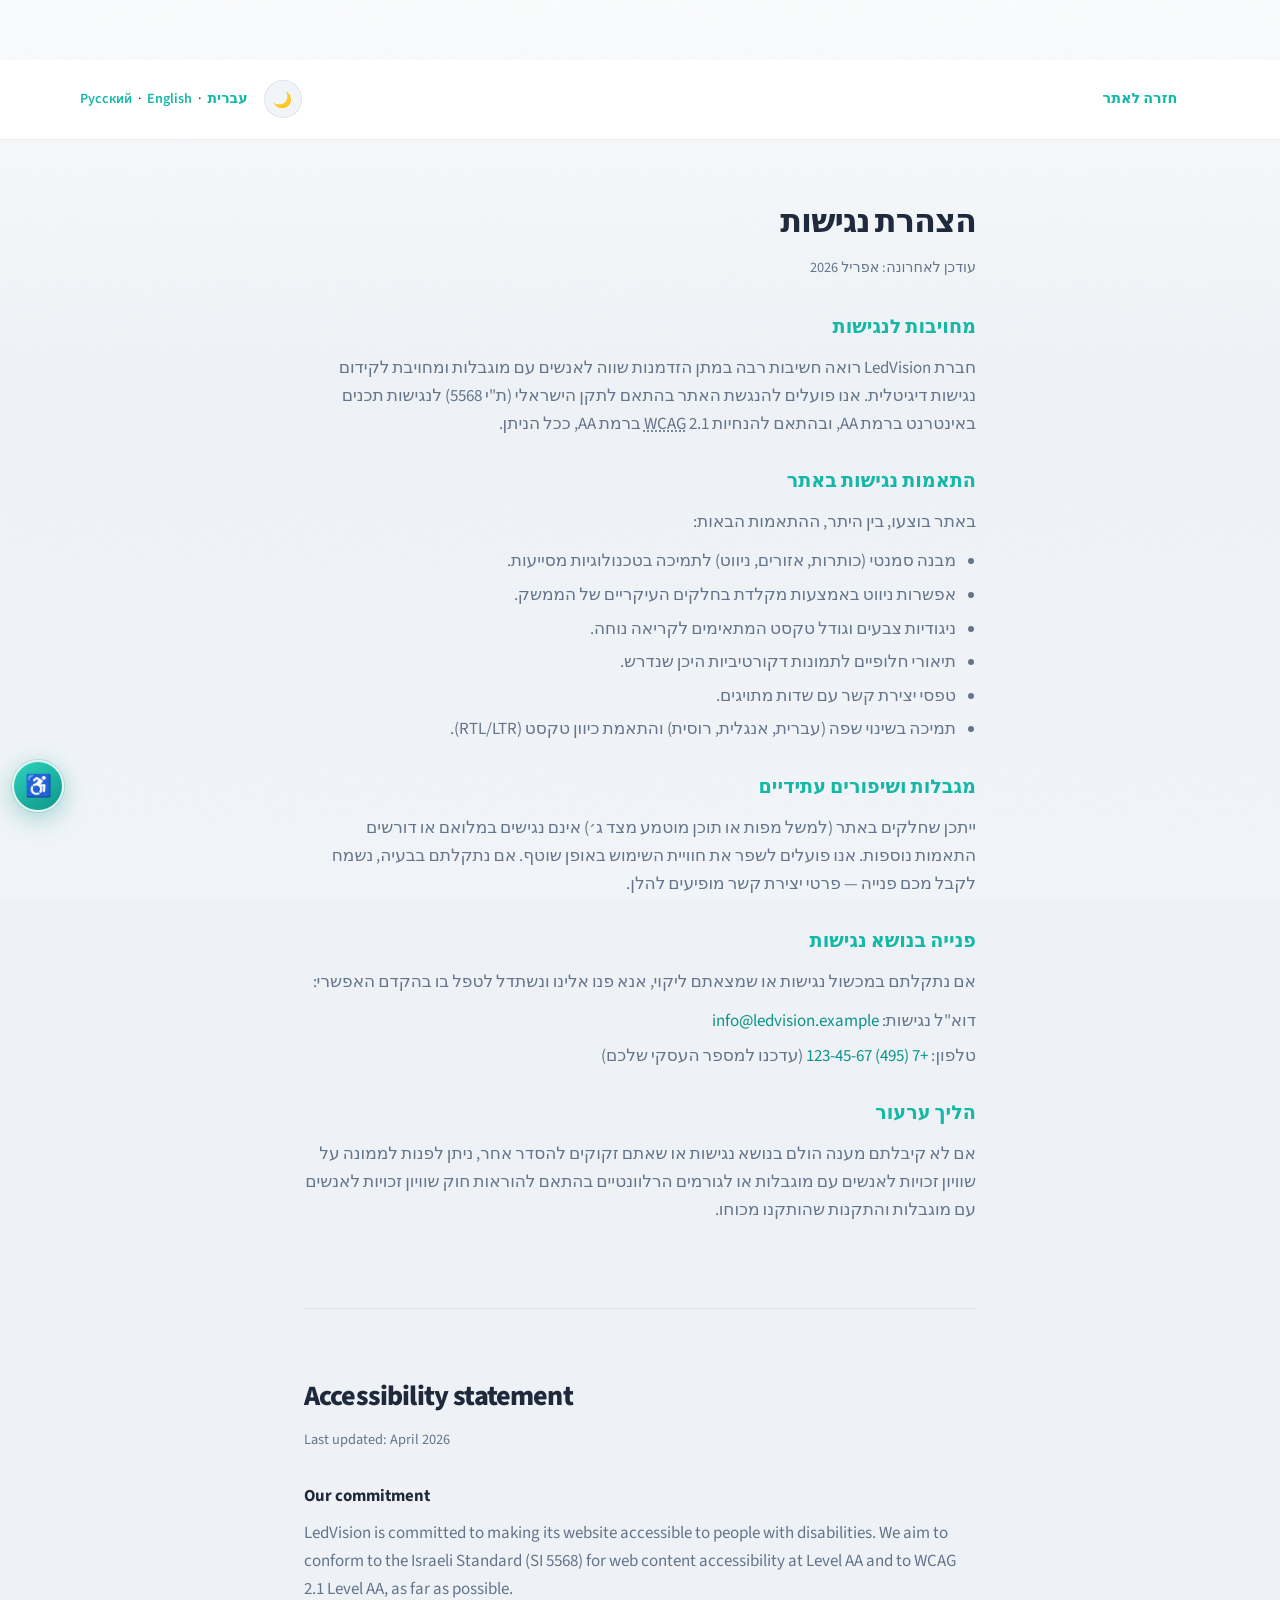
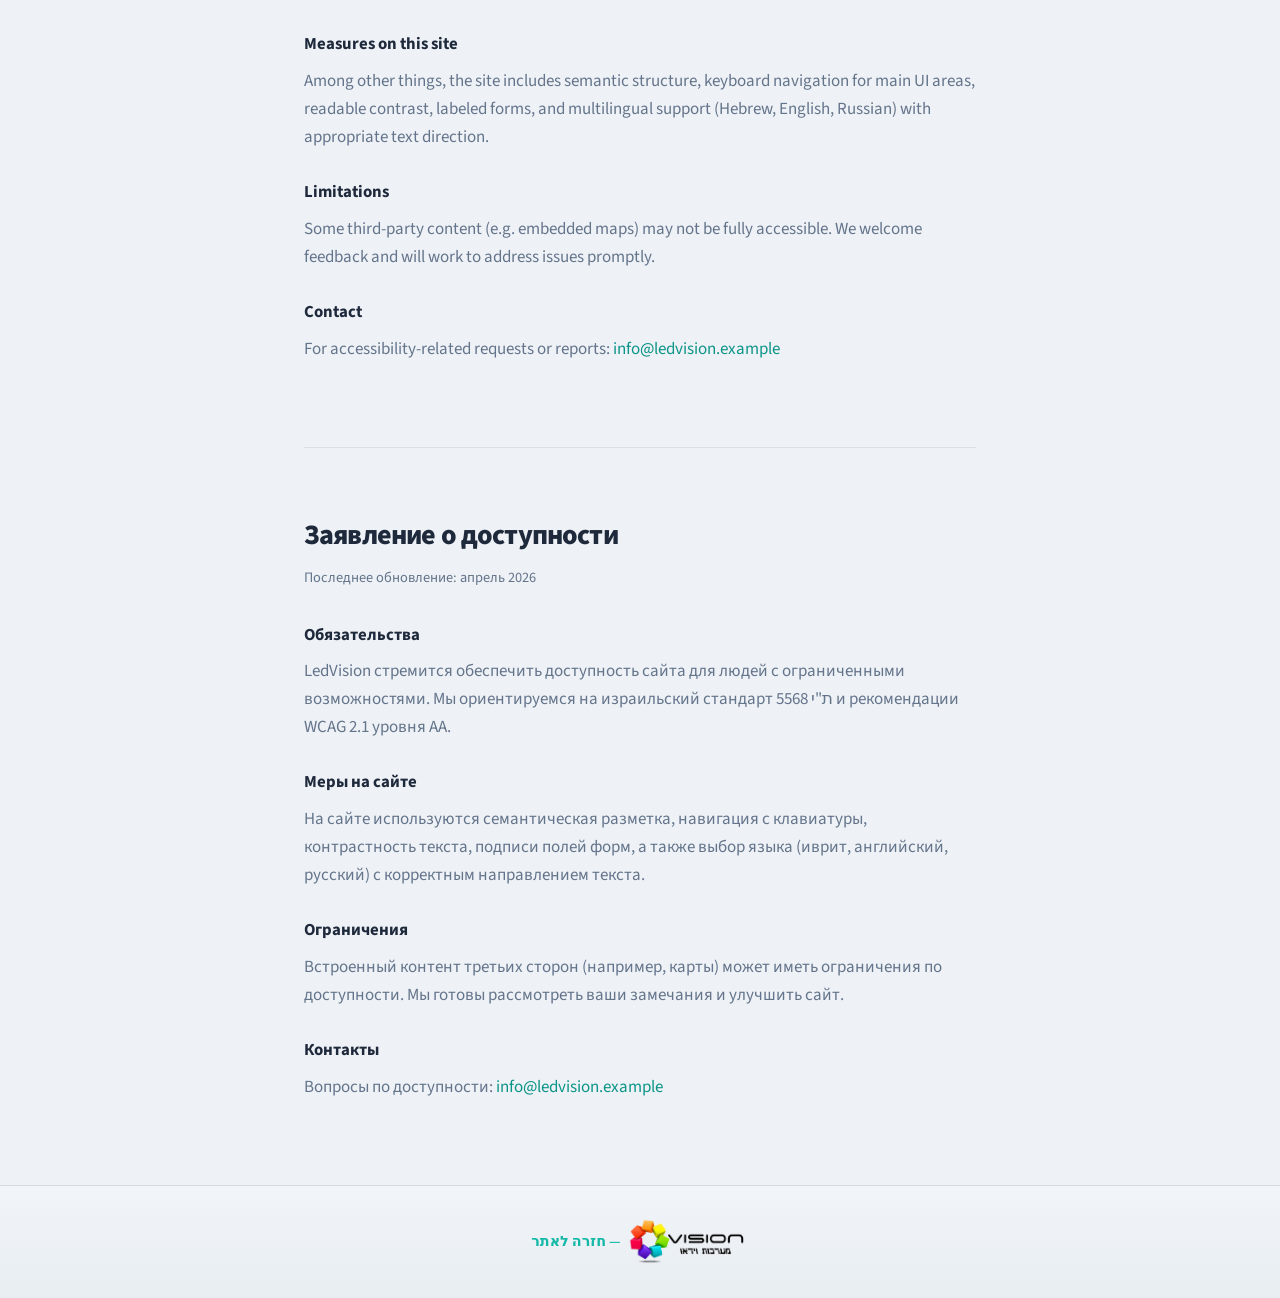
==== commit 541274fe: "feat(theme): тёмная тема с переключателем; fix(header): одна строка на мобильных без перекрытий Co-a" ====
--- a/accessibility.html
+++ b/accessibility.html
@@ -15,12 +15,18 @@
   <link href="https://fonts.googleapis.com/css2?family=Lexend:wght@400;500;600;700&family=Source+Sans+3:ital,wght@0,400;0,500;0,600;0,700;1,400&display=swap" rel="stylesheet" />
   <link rel="stylesheet" href="styles.css" />
   <script src="early-a11y.js"></script>
+  <script src="early-theme.js"></script>
 </head>
 <body id="top">
   <div class="site-shell">
   <header class="legal-header">
     <div class="container legal-header__inner">
       <a href="index.html" class="btn btn--ghost legal-back" id="legal-back-link">חזרה לאתר</a>
+      <div class="legal-header__tools">
+        <button type="button" class="theme-toggle" data-theme-toggle aria-pressed="false" aria-label="">
+          <span class="theme-toggle__moon" aria-hidden="true">🌙</span>
+          <span class="theme-toggle__sun" aria-hidden="true">☀️</span>
+        </button>
       <nav class="legal-lang" aria-label="גרסאות שפה">
         <a href="#statement-he">עברית</a>
         <span aria-hidden="true">·</span>
@@ -28,6 +34,7 @@
         <span aria-hidden="true">·</span>
         <a href="#statement-ru">Русский</a>
       </nav>
+      </div>
     </div>
   </header>
 
@@ -258,6 +265,7 @@
 
   <script src="i18n.js"></script>
   <script src="a11y-toolbar.js"></script>
+  <script src="theme-toggle.js"></script>
   <script>
     (function () {
       if (window.LedVisionI18n && typeof window.LedVisionI18n.applyToolbarLangOnly === "function") {
@@ -274,6 +282,9 @@
         }
       } catch (e) {}
     })();
+    if (window.LedVisionTheme && typeof window.LedVisionTheme.init === "function") {
+      window.LedVisionTheme.init();
+    }
   </script>
 </body>
 </html>
--- a/styles.css
+++ b/styles.css
@@ -37,6 +37,51 @@
   --grad-promo: linear-gradient(105deg, rgba(20, 184, 166, 0.08) 0%, rgba(251, 191, 36, 0.05) 48%, transparent 82%);
   --grad-section-dim: linear-gradient(180deg, #e8edf2 0%, #f1f5f9 50%, #eef2f6 100%);
   --grad-btn-primary: linear-gradient(135deg, #5eead4 0%, #2dd4bf 35%, #14b8a6 70%, #0d9488 100%);
+  --header-bg: rgba(255, 255, 255, 0.92);
+  --lang-switch-bg: #f1f5f9;
+  --footer-bg: linear-gradient(180deg, #f1f5f9 0%, #e8edf2 100%);
+  --mobile-cta-gradient: linear-gradient(
+    180deg,
+    rgba(245, 247, 250, 0) 0%,
+    rgba(245, 247, 250, 0.92) 40%,
+    rgba(245, 247, 250, 0.98) 100%
+  );
+  --legal-header-bg: rgba(255, 255, 255, 0.95);
+  --toolbar-btn-bg: #f8fafc;
+  --toolbar-btn-hover-bg: #f1f5f9;
+}
+
+html[data-theme="dark"] {
+  color-scheme: dark;
+  --bg-top: #0b1220;
+  --bg-mid: #0f172a;
+  --bg-bottom: #0c1424;
+  --bg-elevated: #1e293b;
+  --bg-card: #1e293b;
+  --bg-card-gradient: linear-gradient(155deg, #273549 0%, #1e293b 52%, #172033 100%);
+  --border: rgba(248, 250, 252, 0.08);
+  --border-strong: rgba(248, 250, 252, 0.16);
+  --text: #f1f5f9;
+  --text-muted: #94a3b8;
+  --accent-dim: rgba(45, 212, 191, 0.16);
+  --accent-glow: rgba(20, 184, 166, 0.32);
+  --shadow-sm: 0 1px 3px rgba(2, 6, 23, 0.45), 0 1px 2px rgba(2, 6, 23, 0.35);
+  --shadow-md: 0 12px 40px rgba(2, 6, 23, 0.55);
+  --shadow-header: 0 1px 0 rgba(15, 23, 42, 0.5);
+  --grad-page: linear-gradient(180deg, #0f172a 0%, #0f172a 42%, #0c1424 100%);
+  --grad-hero:
+    radial-gradient(ellipse 88% 70% at 92% 6%, rgba(20, 184, 166, 0.14), transparent 52%),
+    radial-gradient(ellipse 65% 55% at 6% 92%, rgba(251, 191, 36, 0.06), transparent 55%),
+    linear-gradient(180deg, #131e30 0%, #0f172a 46%, #0c1424 100%);
+  --grad-promo: linear-gradient(105deg, rgba(20, 184, 166, 0.14) 0%, rgba(251, 191, 36, 0.06) 48%, transparent 82%);
+  --grad-section-dim: linear-gradient(180deg, #172033 0%, #141c2e 50%, #0f172a 100%);
+  --header-bg: rgba(15, 23, 42, 0.88);
+  --lang-switch-bg: rgba(51, 65, 85, 0.55);
+  --footer-bg: linear-gradient(180deg, #1e293b 0%, #0f172a 100%);
+  --mobile-cta-gradient: linear-gradient(180deg, rgba(15, 23, 42, 0) 0%, rgba(15, 23, 42, 0.92) 40%, rgba(15, 23, 42, 0.98) 100%);
+  --legal-header-bg: rgba(15, 23, 42, 0.94);
+  --toolbar-btn-bg: #334155;
+  --toolbar-btn-hover-bg: #3f4f63;
 }
 
 *,
@@ -118,6 +163,11 @@
   padding-bottom: var(--safe-bottom);
 }
 
+.site-shell {
+  /* Header is fixed; keep content from sliding underneath. */
+  padding-top: calc(var(--safe-top) + var(--header-h));
+}
+
 /* Mobile sticky CTA bar */
 .mobile-cta {
   display: none;
@@ -159,11 +209,13 @@
 
 /* Header */
 .header {
-  position: sticky;
+  position: fixed;
   top: 0;
-  z-index: 100;
+  left: 0;
+  right: 0;
+  z-index: 4000;
   padding-top: var(--safe-top);
-  background: rgba(255, 255, 255, 0.92);
+  background: var(--header-bg);
   backdrop-filter: blur(12px) saturate(1.1);
   border-bottom: 1px solid var(--border);
   box-shadow: 0 4px 24px rgba(15, 23, 42, 0.06), var(--shadow-header);
@@ -237,25 +289,89 @@
 
 .lang-switch {
   display: inline-flex;
-  align-items: center;
+  align-items: stretch;
   gap: 0.2rem;
   padding: 0.2rem;
-  background: #f1f5f9;
+  background: var(--lang-switch-bg);
   border: 1px solid var(--border);
   border-radius: 999px;
 }
 
+.theme-toggle {
+  display: inline-flex;
+  align-items: center;
+  justify-content: center;
+  width: 2.375rem;
+  height: 2.375rem;
+  padding: 0;
+  border: 1px solid var(--border);
+  border-radius: 999px;
+  background: var(--lang-switch-bg);
+  color: var(--text-muted);
+  cursor: pointer;
+  font-size: 1rem;
+  line-height: 1;
+  vertical-align: middle;
+  overflow: hidden;
+  flex-shrink: 0;
+  box-sizing: border-box;
+  transition: background 0.2s ease, color 0.2s ease, border-color 0.2s ease;
+  -webkit-tap-highlight-color: transparent;
+}
+
+.theme-toggle__moon,
+.theme-toggle__sun {
+  display: inline-flex;
+  align-items: center;
+  justify-content: center;
+  width: 100%;
+  height: 100%;
+  font-size: 0.95rem;
+  line-height: 1;
+}
+
+.theme-toggle:hover {
+  color: var(--text);
+  border-color: var(--border-strong);
+}
+
+.theme-toggle:focus-visible {
+  outline: 2px solid var(--accent-bright);
+  outline-offset: 2px;
+}
+
+.theme-toggle__sun {
+  display: none;
+}
+
+html[data-theme="dark"] .theme-toggle__moon {
+  display: none;
+}
+
+html[data-theme="dark"] .theme-toggle__sun {
+  display: inline-flex;
+}
+
+#lang-switch {
+  width: 120px;
+}
+
 .lang-switch__btn {
+  flex: 1 1 0;
+  min-width: 0;
+  display: inline-flex;
+  align-items: center;
+  justify-content: center;
   font-family: inherit;
   font-size: 0.78rem;
   font-weight: 700;
-  padding: 0.4rem 0.65rem;
+  padding: 0.4rem 0.35rem;
   border: none;
   border-radius: 999px;
   cursor: pointer;
   background: transparent;
   color: var(--text-muted);
-  transition: background 0.2s, color 0.2s;
+  transition: background 0.2s, color 0.2s, box-shadow 0.2s;
 }
 
 .lang-switch__btn:hover {
@@ -265,6 +381,7 @@
 .lang-switch__btn.is-active {
   background: var(--accent-dim);
   color: var(--accent-bright);
+  box-shadow: inset 0 0 0 1px var(--accent-bright);
 }
 
 .burger {
@@ -318,7 +435,7 @@
 }
 
 .btn--outline {
-  background: #ffffff;
+  background: var(--bg-elevated);
   border-color: var(--border-strong);
   color: var(--text);
 }
@@ -345,6 +462,7 @@
 
 .btn,
 .lang-switch__btn,
+.theme-toggle,
 .burger {
   touch-action: manipulation;
   -webkit-tap-highlight-color: transparent;
@@ -472,6 +590,10 @@
   background: linear-gradient(-105deg, rgba(20, 184, 166, 0.08) 0%, rgba(251, 191, 36, 0.05) 48%, transparent 82%);
 }
 
+html[data-theme="dark"][dir="rtl"] .promo {
+  background: linear-gradient(-105deg, rgba(20, 184, 166, 0.14) 0%, rgba(251, 191, 36, 0.06) 48%, transparent 82%);
+}
+
 .promo__inner {
   display: flex;
   align-items: center;
@@ -681,10 +803,14 @@
 
 .features .feature {
   padding: 1.75rem;
-  background: linear-gradient(165deg, #ffffff 0%, #f8fafc 100%);
+  background: linear-gradient(165deg, var(--bg-card) 0%, var(--bg-elevated) 100%);
   border-radius: var(--radius);
   border: 1px solid var(--border);
-  box-shadow: var(--shadow-sm), inset 0 1px 0 rgba(255, 255, 255, 0.9);
+  box-shadow: var(--shadow-sm), inset 0 1px 0 rgba(255, 255, 255, 0.06);
+}
+
+html[data-theme="dark"] .features .feature {
+  box-shadow: var(--shadow-sm), inset 0 1px 0 rgba(255, 255, 255, 0.05);
 }
 
 .features h3 {
@@ -734,13 +860,13 @@
   border-radius: var(--radius-lg);
   overflow: hidden;
   border: 1px solid var(--border);
-  background: #ffffff;
+  background: var(--bg-card);
   box-shadow: var(--shadow-sm);
 }
 
 .project__visual {
   aspect-ratio: 16 / 10;
-  background: linear-gradient(145deg, #e2e8f0 0%, #f1f5f9 100%);
+  background: linear-gradient(145deg, rgba(148, 163, 184, 0.2) 0%, rgba(148, 163, 184, 0.08) 100%);
   overflow: hidden;
 }
 
@@ -795,7 +921,7 @@
   border-radius: var(--radius);
   overflow: hidden;
   border: 1px solid var(--border);
-  background: #ffffff;
+  background: var(--bg-card);
   box-shadow: var(--shadow-sm);
   transition: transform 0.2s ease, box-shadow 0.2s ease, border-color 0.2s ease;
 }
@@ -964,7 +1090,7 @@
 .trust__item {
   text-align: center;
   padding: 2rem 1.5rem;
-  background: #ffffff;
+  background: var(--bg-card);
   border-radius: var(--radius);
   border: 1px solid var(--border);
   box-shadow: var(--shadow-sm);
@@ -1106,7 +1232,7 @@
   padding: 0.75rem 1rem;
   border-radius: 10px;
   border: 1px solid var(--border-strong);
-  background: #ffffff;
+  background: var(--bg-elevated);
   color: var(--text);
   font-family: inherit;
   font-size: 1rem;
@@ -1159,7 +1285,7 @@
   aspect-ratio: 16 / 10;
   max-height: 420px;
   width: 100%;
-  background: #e2e8f0;
+  background: var(--border-strong);
   box-shadow: var(--shadow-md);
 }
 
@@ -1189,7 +1315,7 @@
 .footer {
   border-top: 1px solid var(--border);
   padding: 2rem 0;
-  background: linear-gradient(180deg, #f1f5f9 0%, #e8edf2 100%);
+  background: var(--footer-bg);
 }
 
 .footer__inner {
@@ -1361,18 +1487,18 @@
 
 .a11y-drawer__sheet {
   height: 100%;
-  background: #ffffff;
-  color: #1e293b;
+  background: var(--bg-elevated);
+  color: var(--text);
   overflow-y: auto;
   -webkit-overflow-scrolling: touch;
   box-shadow: -6px 0 32px rgba(0, 0, 0, 0.14);
-  border-inline-start: 1px solid #e2e8f0;
+  border-inline-start: 1px solid var(--border-strong);
 }
 
 [dir="ltr"] .a11y-drawer__sheet {
   box-shadow: 6px 0 32px rgba(0, 0, 0, 0.14);
   border-inline-start: none;
-  border-inline-end: 1px solid #e2e8f0;
+  border-inline-end: 1px solid var(--border-strong);
 }
 
 .a11y-drawer__header {
@@ -1381,8 +1507,8 @@
   justify-content: space-between;
   gap: 1rem;
   padding: 1.1rem 1.1rem 1rem;
-  border-bottom: 1px solid #e2e8f0;
-  background: linear-gradient(180deg, #f8fafc 0%, #ffffff 100%);
+  border-bottom: 1px solid var(--border-strong);
+  background: linear-gradient(180deg, var(--bg-card) 0%, var(--bg-elevated) 100%);
   position: sticky;
   top: 0;
   z-index: 1;
@@ -1393,7 +1519,7 @@
   font-size: 1.2rem;
   font-weight: 700;
   line-height: 1.3;
-  color: #0f172a;
+  color: var(--text);
   padding-top: 0.15rem;
 }
 
@@ -1404,10 +1530,10 @@
   display: inline-flex;
   align-items: center;
   justify-content: center;
-  border: 1px solid #e2e8f0;
+  border: 1px solid var(--border-strong);
   border-radius: 8px;
-  background: #ffffff;
-  color: #475569;
+  background: var(--bg-elevated);
+  color: var(--text-muted);
   font-size: 1.35rem;
   line-height: 1;
   cursor: pointer;
@@ -1415,9 +1541,9 @@
 }
 
 .a11y-drawer__close:hover {
-  background: #f1f5f9;
-  color: #0f172a;
-  border-color: #cbd5e1;
+  background: var(--toolbar-btn-hover-bg);
+  color: var(--text);
+  border-color: var(--border-strong);
 }
 
 .a11y-drawer__body {
@@ -1429,7 +1555,7 @@
 .a11y-drawer__intro,
 .a11y-drawer__outro {
   margin: 0 0 1rem;
-  color: #334155;
+  color: var(--text-muted);
 }
 
 .a11y-drawer__subtitle {
@@ -1438,13 +1564,13 @@
   font-weight: 700;
   text-transform: uppercase;
   letter-spacing: 0.06em;
-  color: #64748b;
+  color: var(--text-muted);
 }
 
 .a11y-drawer__list {
   margin: 0 0 1.15rem;
   padding-inline-start: 1.2rem;
-  color: #334155;
+  color: var(--text-muted);
 }
 
 .a11y-drawer__list li {
@@ -1485,7 +1611,7 @@
 .legal-header {
   padding: var(--safe-top) 0 0;
   border-bottom: 1px solid var(--border);
-  background: rgba(255, 255, 255, 0.95);
+  background: var(--legal-header-bg);
   backdrop-filter: blur(10px);
 }
 
@@ -1498,6 +1624,13 @@
   padding: 1rem 0;
 }
 
+.legal-header__tools {
+  display: flex;
+  flex-wrap: wrap;
+  align-items: center;
+  gap: 0.65rem 1rem;
+}
+
 .legal-back {
   min-height: 44px;
 }
@@ -1620,6 +1753,11 @@
 }
 
 @media (max-width: 768px) {
+  :root {
+    /* Одна строка в шапке: лого + действия */
+    --header-h: 3.65rem;
+  }
+
   body {
     /* Space for sticky CTA bar */
     padding-bottom: max(calc(var(--safe-bottom) + 4.75rem), var(--safe-bottom));
@@ -1633,7 +1771,7 @@
     bottom: 0;
     z-index: 5000;
     padding: 0.65rem max(0.75rem, var(--safe-left)) max(0.65rem, var(--safe-bottom)) max(0.75rem, var(--safe-right));
-    background: linear-gradient(180deg, rgba(245, 247, 250, 0) 0%, rgba(245, 247, 250, 0.92) 40%, rgba(245, 247, 250, 0.98) 100%);
+    background: var(--mobile-cta-gradient);
     backdrop-filter: blur(10px);
   }
 
@@ -1646,7 +1784,7 @@
     overflow: hidden;
     border: 1px solid var(--border-strong);
     box-shadow: var(--shadow-md);
-    background: #ffffff;
+    background: var(--bg-elevated);
   }
 
   .mobile-cta__btn {
@@ -1674,37 +1812,39 @@
   }
 
   .header__inner {
-    flex-wrap: wrap;
-    row-gap: 0.65rem;
-    padding-block: 0.65rem;
+    flex-wrap: nowrap;
+    gap: 0.4rem;
+    padding-block: 0.5rem;
     align-items: center;
+    min-width: 0;
   }
 
   .logo {
-    flex: 1;
+    flex: 0 1 auto;
     min-width: 0;
-    margin-top: 5px;
+    margin-top: 0;
+    max-width: min(44vw, 172px);
   }
 
   .logo__img {
-    max-height: 2.45rem;
-    max-width: min(260px, 82vw);
+    max-height: 2.2rem;
+    max-width: 100%;
   }
 
   .nav {
     position: fixed;
-    z-index: 99;
+    z-index: 3900;
     left: 0;
     right: 0;
-    top: calc(3.6rem + var(--safe-top));
+    top: calc(var(--safe-top) + var(--header-h));
     flex-direction: column;
     align-items: stretch;
     padding: 0.75rem max(1rem, var(--safe-left)) 1rem max(1rem, var(--safe-right));
     padding-bottom: max(1rem, var(--safe-bottom));
-    background: #ffffff;
+    background: var(--bg-elevated);
     border-bottom: 1px solid var(--border);
     gap: 0;
-    max-height: min(75vh, calc(100vh - 3.6rem - var(--safe-top)));
+    max-height: min(75vh, calc(100vh - var(--safe-top) - var(--header-h)));
     overflow-y: auto;
     -webkit-overflow-scrolling: touch;
     overscroll-behavior: contain;
@@ -1782,32 +1922,52 @@
   }
 
   .header__actions {
-    flex: 0 0 auto;
+    flex: 1 1 auto;
+    flex-wrap: nowrap;
+    min-width: 0;
+    gap: 0.3rem;
+    justify-content: flex-end;
+    align-items: center;
+    max-width: none;
+  }
+
+  .header__actions .btn--ghost {
+    min-height: 40px;
+    padding-inline: 0.5rem;
+    font-size: 0.8rem;
+    flex-shrink: 0;
+    white-space: nowrap;
+  }
+
+  .header__actions .theme-toggle {
+    width: 2.25rem;
+    height: 2.25rem;
+    order: 0;
+  }
+
+  .lang-switch {
+    order: 0;
+    flex: 0 1 auto;
+    justify-content: center;
+    width: auto;
+    min-width: 0;
+    min-height: 0;
+    padding: 3px;
+    gap: 3px;
+    margin: 0;
+    flex-shrink: 1;
+  }
+
+  #lang-switch {
+    width: min(118px, 32vw);
     max-width: 100%;
   }
 
-  .header__actions .btn--ghost {
-    min-height: 44px;
-    padding-inline: 1rem;
-  }
-
-  .lang-switch {
-    order: -1;
-    flex: 0 0 auto;
-    justify-content: center;
-    width: fit-content;
-    max-width: calc(100% - 10px);
-    min-height: 0;
-    padding: 4px;
-    gap: 4px;
-    margin: 5px auto 0;
-  }
-
   .lang-switch__btn {
-    min-width: 34px;
+    min-width: 0;
     min-height: 28px;
-    padding: 0.25rem 0.55rem;
-    font-size: 0.7rem;
+    padding: 0.22rem 0.28rem;
+    font-size: 0.65rem;
   }
 
   .hero {
@@ -2040,7 +2200,7 @@
   padding: 0.45rem 0.65rem;
   border-radius: var(--radius);
   border: 1px solid var(--border);
-  background: #f8fafc;
+  background: var(--toolbar-btn-bg);
   color: var(--text);
   font: inherit;
   font-size: 0.92rem;
@@ -2051,7 +2211,7 @@
 }
 
 .a11y-toolbar__btn:hover {
-  background: #f1f5f9;
+  background: var(--toolbar-btn-hover-bg);
   border-color: var(--border-strong);
 }
 
@@ -2139,6 +2299,13 @@
   --grad-hero: none;
   --grad-promo: linear-gradient(105deg, rgba(255, 255, 0, 0.12) 0%, transparent 70%);
   --grad-btn-primary: linear-gradient(135deg, #ffff66 0%, #ffff00 50%, #e6e600 100%);
+  --header-bg: rgba(10, 10, 10, 0.95);
+  --lang-switch-bg: #1a1a1a;
+  --footer-bg: linear-gradient(180deg, #141414 0%, #0a0a0a 100%);
+  --mobile-cta-gradient: linear-gradient(180deg, rgba(10, 10, 10, 0) 0%, rgba(10, 10, 10, 0.92) 40%, rgba(10, 10, 10, 0.98) 100%);
+  --legal-header-bg: rgba(10, 10, 10, 0.96);
+  --toolbar-btn-bg: #222222;
+  --toolbar-btn-hover-bg: #2a2a2a;
 }
 
 html.a11y-high-contrast body {
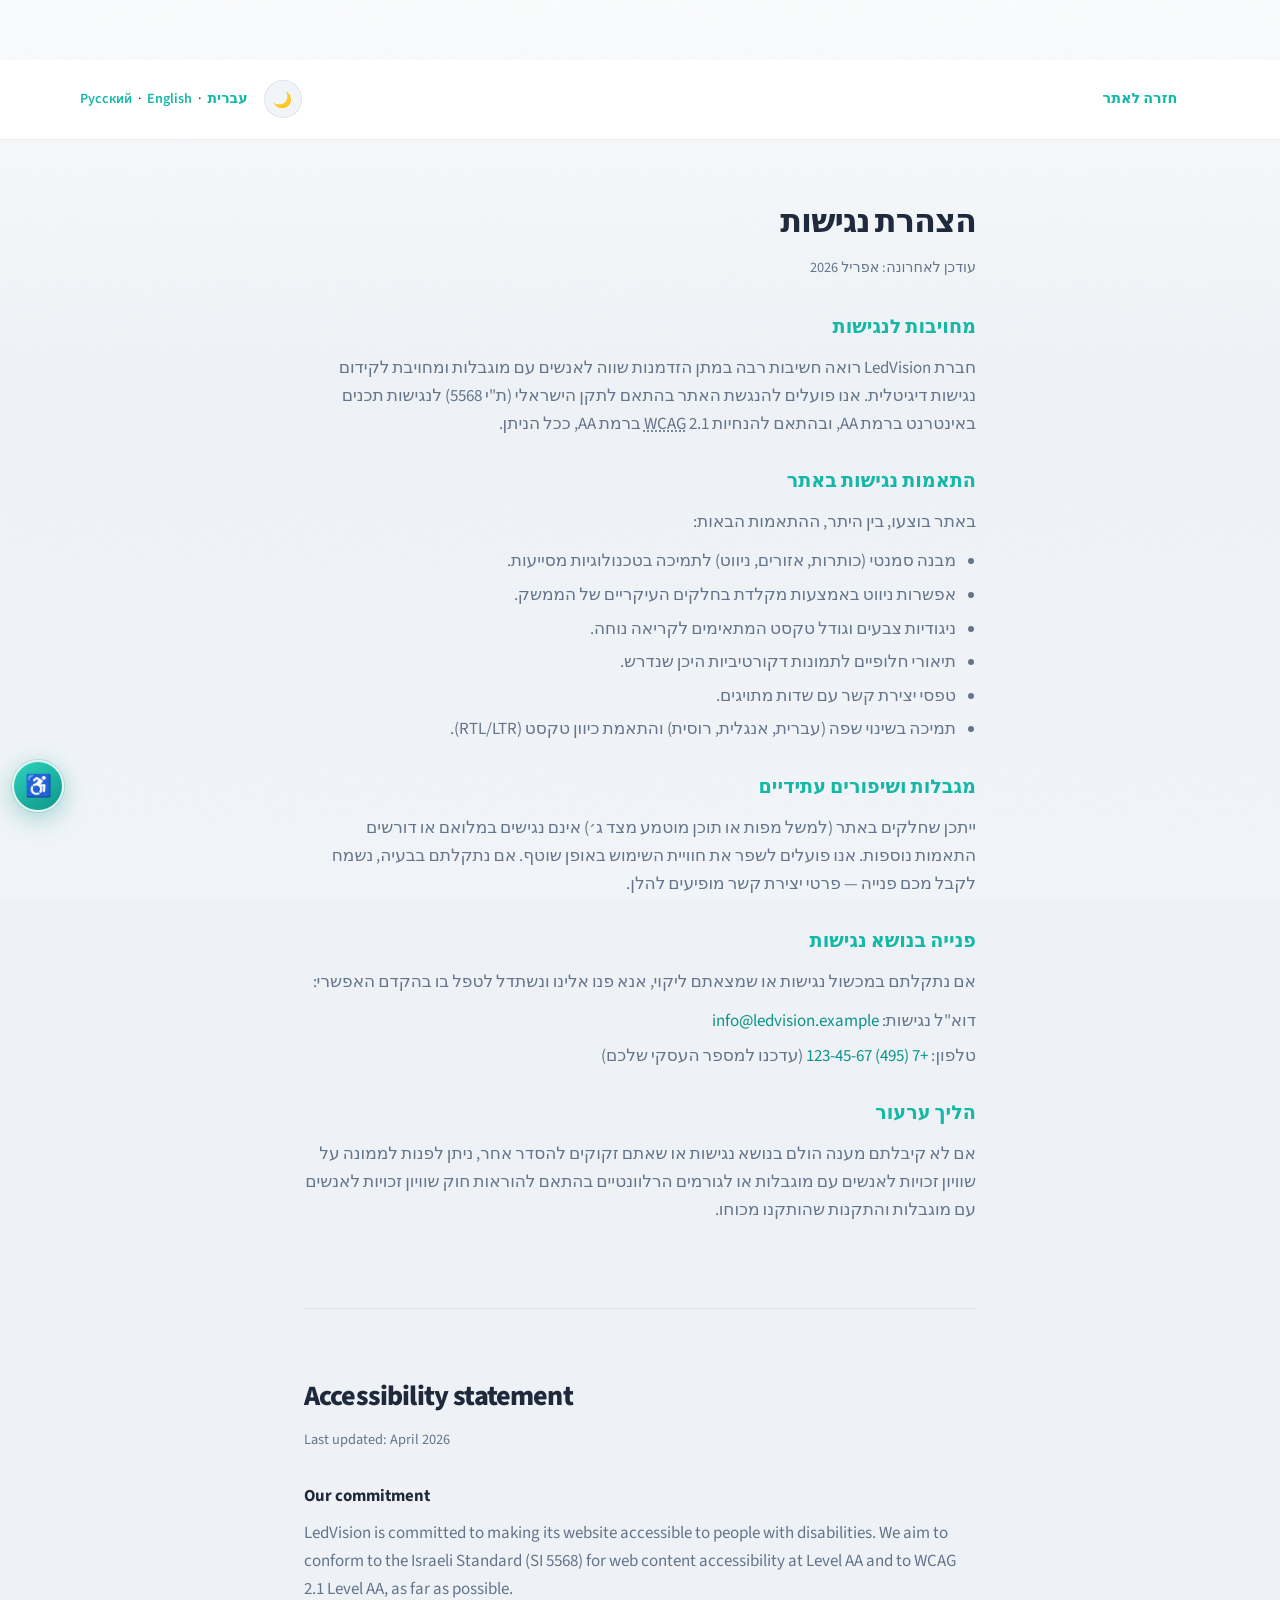
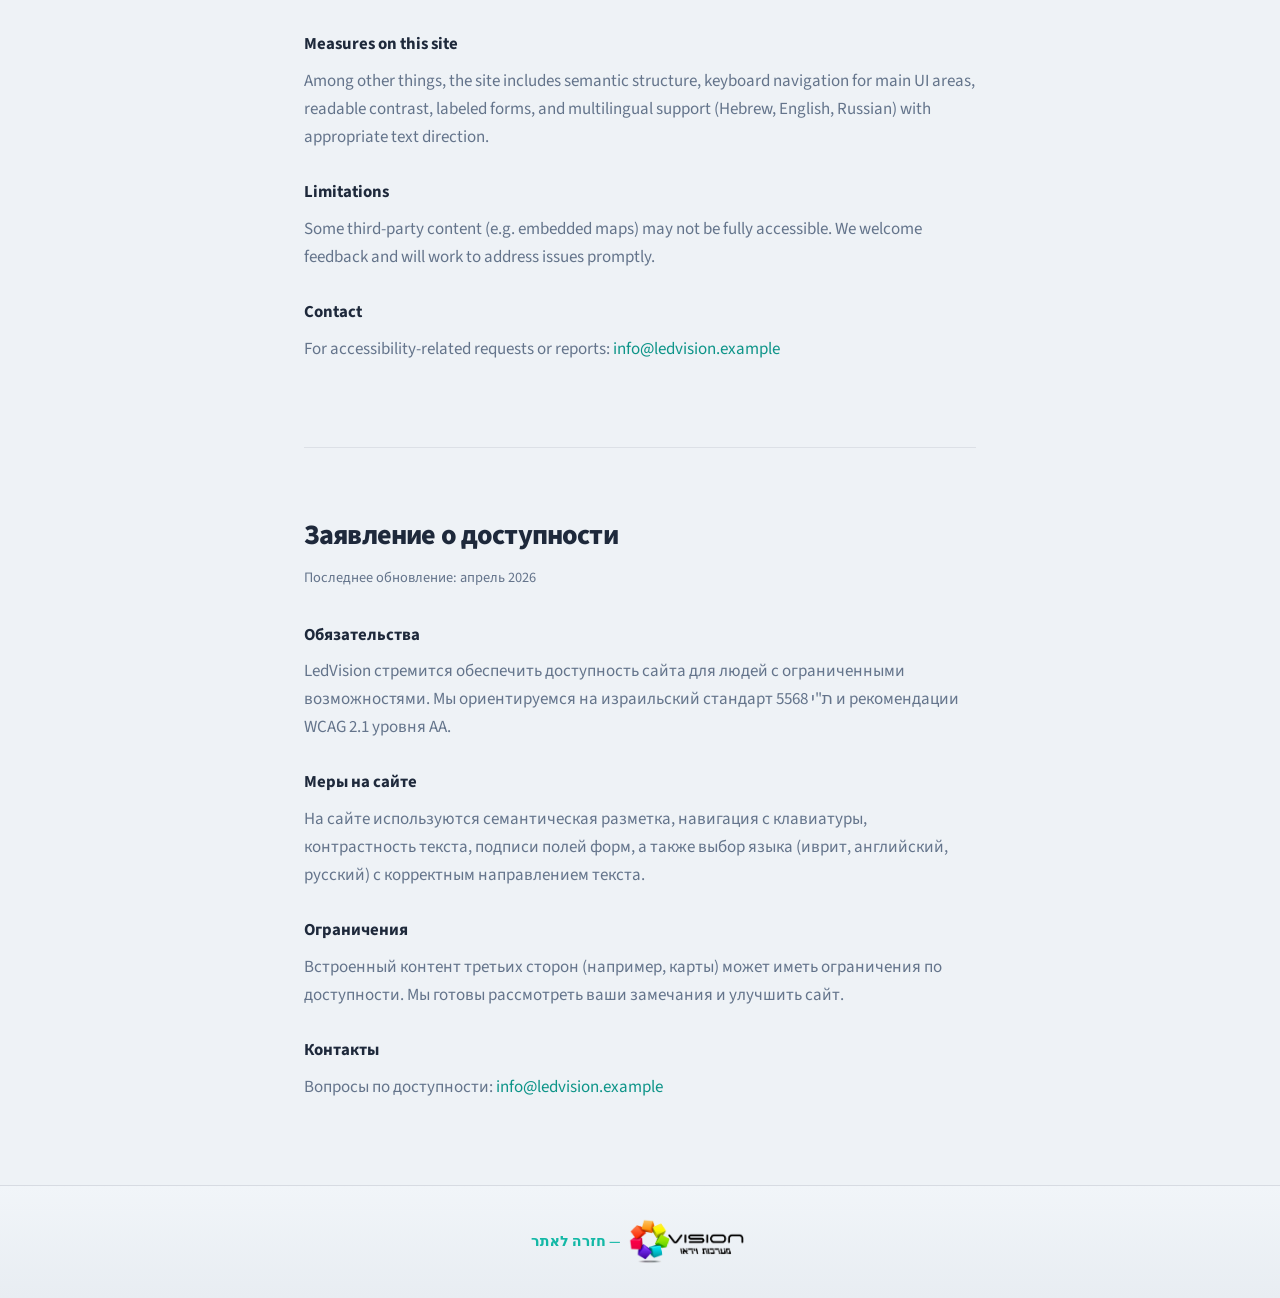
==== commit 590e4dc6: "fix(logo): клип только под знак; порядок действий в шапке; правка 33/33 для VISION Co-authored-by: C" ====
--- a/accessibility.html
+++ b/accessibility.html
@@ -165,7 +165,14 @@
   <footer class="footer legal-footer">
     <div class="container footer__inner">
       <a href="index.html" class="footer__a11y legal-footer__link" id="legal-footer-home" aria-label="LedVision — חזרה לאתר">
-        <img class="logo__img logo__img--footer" src="assets/Vision_Logo_brand.png" alt="" width="200" height="79" decoding="async" />
+        <span class="logo logo--footer logo--split" aria-hidden="true">
+          <span class="logo__mark">
+            <img class="logo__mark-img" src="assets/Vision_Logo_brand.png" alt="" width="200" height="79" decoding="async" />
+          </span>
+          <span class="logo__wordmark">
+            <img class="logo__wordmark-img" src="assets/Vision_Logo_brand.png" alt="" width="200" height="79" decoding="async" />
+          </span>
+        </span>
         <span>— חזרה לאתר</span>
       </a>
     </div>
--- a/styles.css
+++ b/styles.css
@@ -49,6 +49,9 @@
   --legal-header-bg: rgba(255, 255, 255, 0.95);
   --toolbar-btn-bg: #f8fafc;
   --toolbar-btn-hover-bg: #f1f5f9;
+  /* Левый «клип»: только кубы (~32–36% ширины файла); больше — съедает «VISION» */
+  --logo-graphic-flex: 33%;
+  --logo-text-shift: -33%;
 }
 
 html[data-theme="dark"] {
@@ -241,22 +244,63 @@
   text-decoration: none;
 }
 
-.logo:hover .logo__img {
+.logo--split {
+  direction: ltr;
+  display: inline-flex;
+  align-items: stretch;
+  flex-shrink: 0;
+  height: 2.75rem;
+  aspect-ratio: 400 / 159;
+  max-width: min(300px, 78vw);
+  min-width: 0;
+}
+
+a.logo.logo--split:hover .logo__mark-img,
+a.logo.logo--split:hover .logo__wordmark-img {
   opacity: 0.9;
 }
 
-.logo__img {
+.logo__mark {
+  flex: 0 0 var(--logo-graphic-flex);
+  height: 100%;
+  overflow: hidden;
+  display: flex;
+  align-items: center;
+}
+
+.logo__wordmark {
+  flex: 1 1 auto;
+  height: 100%;
+  min-width: 0;
+  overflow: hidden;
+  display: flex;
+  align-items: center;
+}
+
+.logo__mark-img,
+.logo__wordmark-img {
   display: block;
-  height: auto;
+  height: 100%;
   width: auto;
-  max-height: 2.75rem;
-  max-width: min(300px, 78vw);
-  object-fit: contain;
-}
-
-.logo__img--footer {
-  max-height: 3rem;
+  max-width: none;
+  flex-shrink: 0;
+}
+
+.logo__mark-img {
+  object-position: left center;
+}
+
+.logo__wordmark-img {
+  transform: translateX(var(--logo-text-shift));
+}
+
+.logo--footer.logo--split {
+  height: 3rem;
   max-width: min(260px, 72vw);
+}
+
+html[data-theme="dark"] .logo__wordmark-img {
+  filter: brightness(0) invert(1);
 }
 
 .nav {
@@ -1826,8 +1870,8 @@
     max-width: min(44vw, 172px);
   }
 
-  .logo__img {
-    max-height: 2.2rem;
+  .logo.logo--split {
+    height: 2.2rem;
     max-width: 100%;
   }
 
@@ -1942,11 +1986,9 @@
   .header__actions .theme-toggle {
     width: 2.25rem;
     height: 2.25rem;
-    order: 0;
   }
 
   .lang-switch {
-    order: 0;
     flex: 0 1 auto;
     justify-content: center;
     width: auto;
